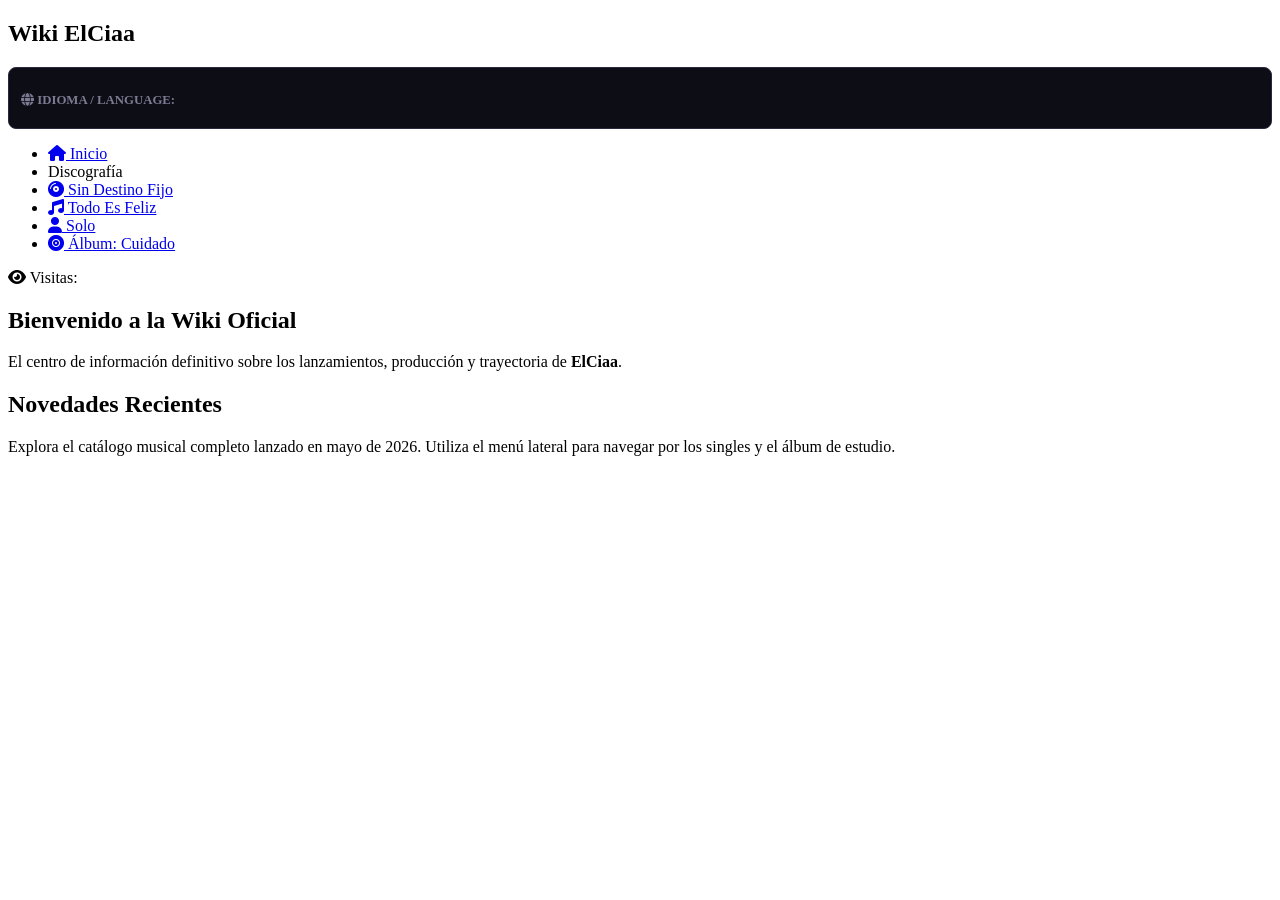
==== index.html @ b0986cae "Create index.html" ====
<!DOCTYPE html>
<html lang="es">
<head>
    <meta charset="UTF-8">
    <meta name="viewport" content="width=device-width, initial-scale=1.0">
    <title>Wiki ElCiaa - Oficial</title>
    <link rel="stylesheet" href="style.css">
    <link rel="stylesheet" href="https://cdnjs.cloudflare.com/ajax/libs/font-awesome/6.0.0/css/all.min.css">
</head>
<body>

    <nav class="sidebar">
        <div class="sidebar-header">
            <h2>Wiki ElCiaa</h2>
        </div>

        <div class="translate-container">
            <p><i class="fas fa-globe"></i> Idioma / Language:</p>
            <div id="google_translate_element"></div>
        </div>

        <ul class="nav-links">
            <li><a href="#inicio" class="active"><i class="fas fa-home"></i> Inicio</a></li>
            <li class="section-title">Discografía</li>
            <li><a href="#sin-destino"><i class="fas fa-compact-disc"></i> Sin Destino Fijo</a></li>
            <li><a href="#todo-es-feliz"><i class="fas fa-music"></i> Todo Es Feliz</a></li>
            <li><a href="#solo"><i class="fas fa-user"></i> Solo</a></li>
            <li><a href="#album-cuidado"><i class="fas fa-record-vinyl"></i> Álbum: Cuidado</a></li>
        </ul>
        
        <div class="visitor-counter">
            <p><i class="fas fa-eye"></i> Visitas:</p>
            <div class="counter-render">
                <script type="text/javascript" src="https://contador.websiteout.com/js/21/0/1504/0"></script>
            </div>
        </div>
    </nav>

    <main class="main-content">
        <section id="inicio" class="wiki-section">
            <div class="hero-banner">
                <h1>Bienvenido a la Wiki Oficial</h1>
                <p>El centro de información definitivo sobre los lanzamientos, producción y trayectoria de <strong>ElCiaa</strong>.</p>
            </div>
            <h2>Novedades Recientes</h2>
            <p>Explora el catálogo musical completo lanzado en mayo de 2026. Utiliza el menú lateral para navegar por los singles y el álbum de estudio.</p>
        </section>

        <section id="sin-destino" class="wiki-section" style="display:none;">
            <div class="content-layout">
                <div class="body-text">
                    <h2>Sin Destino Fijo</h2>
                    <p><strong>Sin Destino Fijo</strong> es el sencillo debut oficial del artista <strong>ElCiaa</strong>, lanzado en mayo de 2026. Este track marca el inicio formal de su trayectoria musical en la escena.</p>
                </div>
                <aside class="infobox">
                    <h3>Sin Destino Fijo</h3>
                    <div class="infobox-img">💿</div>
                    <div class="info-row"><strong>Artista:</strong> <span>ElCiaa</span></div>
                    <div class="info-row"><strong>Tipo:</strong> <span>Single</span></div>
                    <div class="info-row"><strong>Lanzamiento:</strong> <span>Mayo 2026</span></div>
                </aside>
            </div>
        </section>

        <section id="todo-es-feliz" class="wiki-section" style="display:none;">
            <div class="content-layout">
                <div class="body-text">
                    <h2>Todo Es Feliz</h2>
                    <p><strong>Todo Es Feliz</strong> es un sencillo de <strong>ElCiaa</strong> realizado en colaboración con el artista <strong>MCx</strong>, publicado en mayo de 2026.</p>
                </div>
                <aside class="infobox">
                    <h3>Todo Es Feliz</h3>
                    <div class="infobox-img">🎵</div>
                    <div class="info-row"><strong>Artista:</strong> <span>ElCiaa</span></div>
                    <div class="info-row"><strong>Colaboración:</strong> <span>MCx</span></div>
                </aside>
            </div>
        </section>

        <section id="solo" class="wiki-section" style="display:none;">
            <div class="content-layout">
                <div class="body-text">
                    <h2>Solo</h2>
                    <p><strong>Solo</strong> es un single individual de <strong>ElCiaa</strong> lanzado en mayo de 2026.</p>
                </div>
                <aside class="infobox">
                    <h3>Solo</h3>
                    <div class="infobox-img">🧑‍🎤</div>
                    <div class="info-row"><strong>Artista:</strong> <span>ElCiaa</span></div>
                </aside>
            </div>
        </section>

        <section id="album-cuidado" class="wiki-section" style="display:none;">
            <div class="content-layout">
                <div class="body-text">
                    <h2>Álbum: Cuidado</h2>
                    <p><strong>Cuidado</strong> es el álbum de estudio debut de <strong>ElCiaa</strong>, lanzado en su totalidad en mayo de 2026.</p>
                    <h3>Tracklist Oficial</h3>
                    <ul>
                        <li>1. Horizonte de Neón</li>
                        <li>2. Concepción</li>
                        <li>3. Sin Frenos</li>
                        <li>4. Todo Es Feliz (feat. MCx)</li>
                    </ul>
                </div>
                <aside class="infobox">
                    <h3>Cuidado</h3>
                    <div class="infobox-img">🎚️</div>
                    <div class="info-row"><strong>Artista:</strong> <span>ElCiaa</span></div>
                </aside>
            </div>
        </section>
    </main>

    <script>
        // Sistema de navegación de la Wiki
        const links = document.querySelectorAll('.nav-links a');
        const sections = document.querySelectorAll('.wiki-section');

        links.forEach(link => {
            link.addEventListener('click', (e) => {
                const targetId = link.getAttribute('href').substring(1);
                if(targetId) {
                    e.preventDefault();
                    links.forEach(l => l.classList.remove('active'));
                    link.classList.add('active');
                    sections.forEach(section => {
                        section.style.display = section.id === targetId ? 'block' : 'none';
                    });
                }
            });
        });
    </script>

    <script type="text/javascript">
        function googleTranslateElementInit() {
            new google.translate.TranslateElement({
                pageLanguage: 'es', 
                includedLanguages: 'en,es,pt,fr,it,de,ja,ko',
                layout: google.translate.TranslateElement.InlineLayout.SIMPLE
            }, 'google_translate_element');
        }
    </script>
    <script type="text/javascript" src="//translate.google.com/translate_a/element.js?cb=googleTranslateElementInit"></script>

</body>
</html>
---- style.css ----
/* ==========================================
   ESTILOS PERSONALIZADOS PARA GOOGLE TRANSLATE 
   ========================================== */

.translate-container {
    background-color: #0d0d16;
    border: 1px solid #282840;
    padding: 12px;
    border-radius: 8px;
    margin-bottom: 15px;
}

.translate-container p {
    font-size: 0.8rem;
    color: #7b7b93;
    margin-bottom: 8px;
    font-weight: bold;
    text-transform: uppercase;
}

/* Forzar que el menú de Google combine con tu tema oscuro */
.goog-te-gadget-simple {
    background-color: #1a1a26 !important;
    border: 1px solid #ff007f !important;
    padding: 6px !important;
    border-radius: 4px !important;
    font-family: inherit !important;
    display: flex !important;
    justify-content: space-between;
    align-items: center;
}

.goog-te-gadget-simple span {
    color: #00ffcc !important; /* Texto en cian */
    font-size: 0.9rem !important;
}

.goog-te-gadget-icon {
    display: none !important; /* Oculta el logo de Google para que quede más limpio */
}

/* Ocultar la barra superior molesta que Google añade por defecto al traducir */
.goog-te-banner-frame.skiptranslate {
    display: none !important;
}
body {
    top: 0px !important;
}
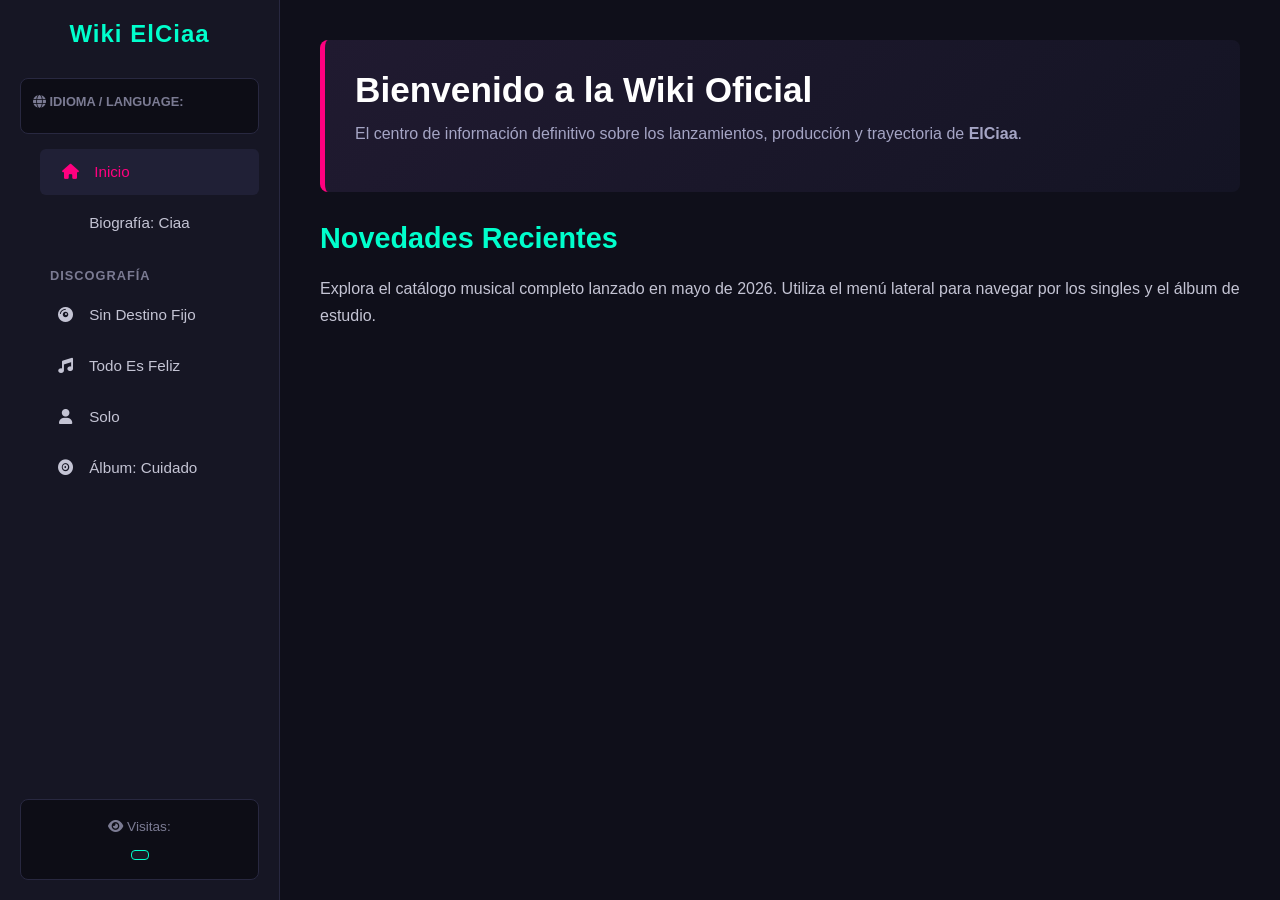
==== commit ba3aab06: "Update index.html" ====
--- a/index.html
+++ b/index.html
@@ -4,6 +4,7 @@
     <meta charset="UTF-8">
     <meta name="viewport" content="width=device-width, initial-scale=1.0">
     <title>Wiki ElCiaa - Oficial</title>
+    <link rel="icon" type="image/x-icon" href="favicon.ico">
     <link rel="stylesheet" href="style.css">
     <link rel="stylesheet" href="https://cdnjs.cloudflare.com/ajax/libs/font-awesome/6.0.0/css/all.min.css">
 </head>
@@ -21,6 +22,7 @@
 
         <ul class="nav-links">
             <li><a href="#inicio" class="active"><i class="fas fa-home"></i> Inicio</a></li>
+            <li><a href="ciaa.html"><i class="fas fa-user-music"></i> Biografía: Ciaa</a></li>
             <li class="section-title">Discografía</li>
             <li><a href="#sin-destino"><i class="fas fa-compact-disc"></i> Sin Destino Fijo</a></li>
             <li><a href="#todo-es-feliz"><i class="fas fa-music"></i> Todo Es Feliz</a></li>
@@ -50,7 +52,7 @@
             <div class="content-layout">
                 <div class="body-text">
                     <h2>Sin Destino Fijo</h2>
-                    <p><strong>Sin Destino Fijo</strong> es el sencillo debut oficial del artista <strong>ElCiaa</strong>, lanzado en mayo de 2026. Este track marca el inicio formal de su trayectoria musical en la escena.</p>
+                    <p><strong>Sin Destino Fijo</strong> es el sencillo debut oficial del artista <strong>ElCiaa</strong>, lanzado en mayo de 2026.</p>
                 </div>
                 <aside class="infobox">
                     <h3>Sin Destino Fijo</h3>
@@ -66,7 +68,7 @@
             <div class="content-layout">
                 <div class="body-text">
                     <h2>Todo Es Feliz</h2>
-                    <p><strong>Todo Es Feliz</strong> es un sencillo de <strong>ElCiaa</strong> realizado en colaboración con el artista <strong>MCx</strong>, publicado en mayo de 2026.</p>
+                    <p><strong>Todo Es Feliz</strong> es un sencillo de <strong>ElCiaa</strong> en colaboración con <strong>MCx</strong>.</p>
                 </div>
                 <aside class="infobox">
                     <h3>Todo Es Feliz</h3>
@@ -81,7 +83,7 @@
             <div class="content-layout">
                 <div class="body-text">
                     <h2>Solo</h2>
-                    <p><strong>Solo</strong> es un single individual de <strong>ElCiaa</strong> lanzado en mayo de 2026.</p>
+                    <p><strong>Solo</strong> es un single de <strong>ElCiaa</strong> lanzado en mayo de 2026.</p>
                 </div>
                 <aside class="infobox">
                     <h3>Solo</h3>
@@ -95,7 +97,7 @@
             <div class="content-layout">
                 <div class="body-text">
                     <h2>Álbum: Cuidado</h2>
-                    <p><strong>Cuidado</strong> es el álbum de estudio debut de <strong>ElCiaa</strong>, lanzado en su totalidad en mayo de 2026.</p>
+                    <p><strong>Cuidado</strong> es el álbum de estudio debut de <strong>ElCiaa</strong>.</p>
                     <h3>Tracklist Oficial</h3>
                     <ul>
                         <li>1. Horizonte de Neón</li>
@@ -114,14 +116,12 @@
     </main>
 
     <script>
-        // Sistema de navegación de la Wiki
         const links = document.querySelectorAll('.nav-links a');
         const sections = document.querySelectorAll('.wiki-section');
-
         links.forEach(link => {
             link.addEventListener('click', (e) => {
                 const targetId = link.getAttribute('href').substring(1);
-                if(targetId) {
+                if(targetId && targetId !== "ciaa.html") {
                     e.preventDefault();
                     links.forEach(l => l.classList.remove('active'));
                     link.classList.add('active');
@@ -143,6 +143,5 @@
         }
     </script>
     <script type="text/javascript" src="//translate.google.com/translate_a/element.js?cb=googleTranslateElementInit"></script>
-
 </body>
 </html>
--- a/style.css
+++ b/style.css
@@ -1,7 +1,203 @@
-/* ==========================================
-   ESTILOS PERSONALIZADOS PARA GOOGLE TRANSLATE 
-   ========================================== */
-
+/* Configuración General */
+* {
+    margin: 0;
+    padding: 0;
+    box-sizing: border-box;
+    font-family: 'Segoe UI', Tahoma, Geneva, Verdana, sans-serif;
+}
+
+body {
+    display: flex;
+    background-color: #0f0f1a;
+    color: #e1e1e6;
+    min-height: 100vh;
+}
+
+/* MENÚ LATERAL (SIDEBAR) */
+.sidebar {
+    width: 280px;
+    background-color: #161624;
+    border-right: 1px solid #282840;
+    display: flex;
+    flex-direction: column;
+    position: fixed;
+    height: 100vh;
+    padding: 20px;
+}
+
+.sidebar-header h2 {
+    color: #00ffcc;
+    font-size: 1.5rem;
+    text-align: center;
+    margin-bottom: 30px;
+    letter-spacing: 1px;
+}
+
+.nav-links {
+    list-style: none;
+    flex-grow: 1;
+}
+
+.nav-links li {
+    margin-bottom: 5px;
+}
+
+.nav-links .section-title {
+    color: #7b7b93;
+    font-size: 0.8rem;
+    text-transform: uppercase;
+    font-weight: bold;
+    margin: 20px 0 5px 10px;
+    letter-spacing: 1px;
+}
+
+.nav-links a {
+    display: block;
+    color: #c4c4d4;
+    text-decoration: none;
+    padding: 10px 15px;
+    border-radius: 6px;
+    font-size: 0.95rem;
+    transition: all 0.2s ease;
+}
+
+.nav-links a i {
+    margin-right: 10px;
+    width: 20px;
+    text-align: center;
+}
+
+.nav-links a:hover, .nav-links a.active {
+    background-color: #202036;
+    color: #ff007f;
+    padding-left: 20px;
+}
+
+/* CONTADOR DE VISITAS */
+.visitor-counter {
+    background-color: #0d0d16;
+    border: 1px solid #282840;
+    padding: 15px;
+    border-radius: 8px;
+    text-align: center;
+    margin-top: 15px;
+}
+
+.visitor-counter p {
+    font-size: 0.85rem;
+    color: #7b7b93;
+    margin-bottom: 8px;
+}
+
+.counter-render {
+    display: inline-block;
+    padding: 4px 8px;
+    background-color: #1a1a26;
+    border-radius: 4px;
+    border: 1px solid #00ffcc;
+}
+
+/* CONTENIDO PRINCIPAL */
+.main-content {
+    margin-left: 280px;
+    padding: 40px;
+    width: calc(100% - 280px);
+}
+
+.hero-banner {
+    background: linear-gradient(135deg, #201a30, #141424);
+    border-left: 5px solid #ff007f;
+    padding: 30px;
+    border-radius: 8px;
+    margin-bottom: 30px;
+}
+
+.hero-banner h1 {
+    color: #ffffff;
+    font-size: 2.2rem;
+    margin-bottom: 10px;
+}
+
+.hero-banner p {
+    color: #a5a5c5;
+}
+
+h2 {
+    color: #00ffcc;
+    margin-bottom: 20px;
+    font-size: 1.8rem;
+}
+
+h3 {
+    color: #ffffff;
+    margin: 20px 0 10px 0;
+}
+
+p, ul, ol {
+    line-height: 1.7;
+    color: #c4c4d4;
+    margin-bottom: 15px;
+}
+
+ul, ol {
+    padding-left: 20px;
+}
+
+/* INFOBOX (COMO FANDOM) */
+.content-layout {
+    display: flex;
+    gap: 30px;
+}
+
+.body-text {
+    flex-grow: 1;
+}
+
+.infobox {
+    width: 300px;
+    background-color: #161624;
+    border: 1px solid #ff007f;
+    border-radius: 8px;
+    padding: 15px;
+    align-self: flex-start;
+}
+
+.infobox h3 {
+    margin-top: 0;
+    text-align: center;
+    background-color: #202036;
+    padding: 8px;
+    border-radius: 4px;
+    font-size: 1.1rem;
+    color: #00ffcc;
+}
+
+.infobox-img {
+    font-size: 4rem;
+    text-align: center;
+    margin: 15px 0;
+    background: #0d0d16;
+    padding: 20px;
+    border-radius: 6px;
+}
+
+.info-row {
+    display: flex;
+    justify-content: space-between;
+    font-size: 0.9rem;
+    padding: 8px 0;
+    border-bottom: 1px solid #232338;
+}
+
+.info-row:last-child {
+    border-bottom: none;
+}
+
+.info-row strong {
+    color: #7b7b93;
+}
+
+/* TRADUCTOR DE GOOGLE */
 .translate-container {
     background-color: #0d0d16;
     border: 1px solid #282840;
@@ -18,7 +214,6 @@
     text-transform: uppercase;
 }
 
-/* Forzar que el menú de Google combine con tu tema oscuro */
 .goog-te-gadget-simple {
     background-color: #1a1a26 !important;
     border: 1px solid #ff007f !important;
@@ -31,15 +226,14 @@
 }
 
 .goog-te-gadget-simple span {
-    color: #00ffcc !important; /* Texto en cian */
+    color: #00ffcc !important;
     font-size: 0.9rem !important;
 }
 
 .goog-te-gadget-icon {
-    display: none !important; /* Oculta el logo de Google para que quede más limpio */
-}
-
-/* Ocultar la barra superior molesta que Google añade por defecto al traducir */
+    display: none !important;
+}
+
 .goog-te-banner-frame.skiptranslate {
     display: none !important;
 }
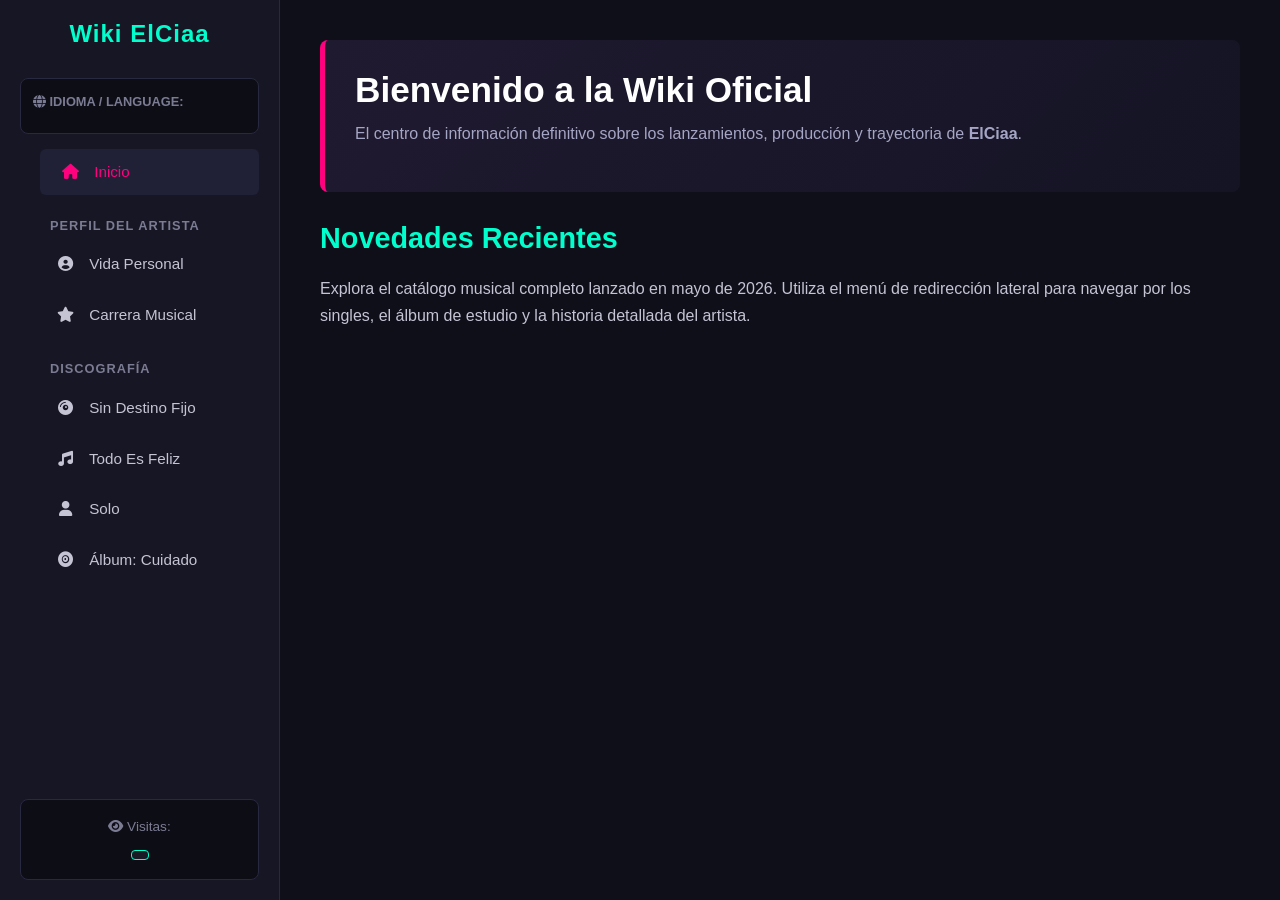
==== commit 78396eac: "Update index.html" ====
--- a/index.html
+++ b/index.html
@@ -22,7 +22,11 @@
 
         <ul class="nav-links">
             <li><a href="#inicio" class="active"><i class="fas fa-home"></i> Inicio</a></li>
-            <li><a href="ciaa.html"><i class="fas fa-user-music"></i> Biografía: Ciaa</a></li>
+            
+            <li class="section-title">Perfil del Artista</li>
+            <li><a href="#ciaa-vidapersonal"><i class="fas fa-user-circle"></i> Vida Personal</a></li>
+            <li><a href="#ciaa-carrera"><i class="fas fa-star"></i> Carrera Musical</a></li>
+            
             <li class="section-title">Discografía</li>
             <li><a href="#sin-destino"><i class="fas fa-compact-disc"></i> Sin Destino Fijo</a></li>
             <li><a href="#todo-es-feliz"><i class="fas fa-music"></i> Todo Es Feliz</a></li>
@@ -39,27 +43,97 @@
     </nav>
 
     <main class="main-content">
+        
         <section id="inicio" class="wiki-section">
             <div class="hero-banner">
                 <h1>Bienvenido a la Wiki Oficial</h1>
                 <p>El centro de información definitivo sobre los lanzamientos, producción y trayectoria de <strong>ElCiaa</strong>.</p>
             </div>
             <h2>Novedades Recientes</h2>
-            <p>Explora el catálogo musical completo lanzado en mayo de 2026. Utiliza el menú lateral para navegar por los singles y el álbum de estudio.</p>
+            <p>Explora el catálogo musical completo lanzado en mayo de 2026. Utiliza el menú de redirección lateral para navegar por los singles, el álbum de estudio y la historia detallada del artista.</p>
+        </section>
+
+        <section id="ciaa-vidapersonal" class="wiki-section" style="display:none;">
+            <div class="content-layout">
+                <div class="body-text">
+                    <div class="hero-banner" style="border-left-color: #00ffcc;">
+                        <h1>Vida Personal</h1>
+                        <p>Aspectos privados y orígenes de Cristóbal Ignacio.</p>
+                    </div>
+                    <h2>Orígenes y Nacimiento</h2>
+                    <p><strong>Cristóbal Ignacio</strong> nació en la ciudad de <strong>Concepción, Chile</strong>. Para ser más exactos, su nacimiento tuvo lugar en el prestigioso <strong>Sanatorio Alemán</strong> de dicha localidad de la Región del Bío-Bío.</p>
+                    
+                    <h2>Núcleo Familiar</h2>
+                    <p>El entorno familiar cercano de Cristóbal está compuesto de manera primordial por sus padres:</p>
+                    <ul>
+                        <li><strong>Madre:</strong> Laura</li>
+                        <li><strong>Padre:</strong> Claudio</li>
+                    </ul>
+                </div>
+                
+                <aside class="infobox" style="border-color: #00ffcc;">
+                    <h3>Datos Personales</h3>
+                    <div class="infobox-img">🏠</div>
+                    <div class="info-row"><strong>Nombre Real:</strong> <span>Cristóbal Ignacio</span></div>
+                    <div class="info-row"><strong>Nacimiento:</strong> <span>Concepción, Chile</span></div>
+                    <div class="info-row"><strong>Lugar Exacto:</strong> <span>Sanatorio Alemán</span></div>
+                    <div class="info-row"><strong>Madre:</strong> <span>Laura</span></div>
+                    <div class="info-row"><strong>Padre:</strong> <span>Claudio</span></div>
+                </aside>
+            </div>
+        </section>
+
+        <section id="ciaa-carrera" class="wiki-section" style="display:none;">
+            <div class="content-layout">
+                <div class="body-text">
+                    <div class="hero-banner" style="border-left-color: #ff007f;">
+                        <h1>Carrera Musical</h1>
+                        <p>La trayectoria, evolución y catálogo discográfico de Ciaa.</p>
+                    </div>
+                    <h2>Inicios y Retiro Temporal (2025)</h2>
+                    <p>Cristóbal comenzó su andadura formal en la música en el año <strong>2025</strong>. Sin embargo, tras atravesar una etapa de transición personal y artística, decidió retirarse temporalmente de los escenarios y lanzamientos oficiales.</p>
+                    
+                    <h2>El Regreso y Consolidación (2026)</h2>
+                    <p>En el año <strong>2026</strong>, regresó de manera definitiva a la escena musical adoptando el nombre artístico de <strong>Ciaa</strong>. Este retorno estuvo respaldado por una reestructuración completa de su equipo de trabajo y objetivos, hecho que fue confirmado de manera oficial en la conferencia de prensa conjunta celebrada por <em>News For Artists</em> y la comunidad organizada <em>ElCiaa Fans</em><span class="reference-tag" title="Conferencia de News For Artists y ElCiaa Fans">[1]</span>.</p>
+                    
+                    <h2>Evolución de Proyectos</h2>
+                    <p>A partir de su regreso, empezó a organizarse metódicamente para dar luz a una seguidilla de proyectos musicales de alto calibre. Su cadena de lanzamientos incluye:</p>
+                    <ol>
+                        <li><strong>"Sin Destino Fijo":</strong> Su emblemático sencillo de debut.</li>
+                        <li><strong>"Tal Vez...":</strong> Track de consolidación sonora.</li>
+                        <li><strong>"Cuidado":</strong> Su aplaudido proyecto de estudio.</li>
+                        <li><strong>"Es Hora De Relajarse":</strong> Una propuesta con tintes atmosféricos.</li>
+                    </ol>
+                    <p>Toda esta planificación fue desarrollada minuciosamente con el fin de alcanzar su meta artística definitiva: el desarrollo y presentación de su esperado álbum debut, titulado <strong>"Llama Pronto"</strong>.</p>
+                    
+                    <div class="references-section">
+                        <h3>Referencias</h3>
+                        <p class="ref-item"><sup>[1]</sup> Confirmado formalmente durante las declaraciones oficiales de la conferencia de prensa de <em>News For Artists & ElCiaa Fans (2026)</em>.</p>
+                    </div>
+                </div>
+                
+                <aside class="infobox" style="border-color: #ff007f;">
+                    <h3>Ficha Artística</h3>
+                    <div class="infobox-img">⚡</div>
+                    <div class="info-row"><strong>Nombre Artístico:</strong> <span>Ciaa / ElCiaa</span></div>
+                    <div class="info-row"><strong>Año de Inicio:</strong> <span>2025</span></div>
+                    <div class="info-row"><strong>Regreso Oficial:</strong> <span>2026</span></div>
+                    <div class="info-row"><strong>Meta Actual:</strong> <span>Álbum "Llama Pronto"</span></div>
+                </aside>
+            </div>
         </section>
 
         <section id="sin-destino" class="wiki-section" style="display:none;">
             <div class="content-layout">
                 <div class="body-text">
                     <h2>Sin Destino Fijo</h2>
-                    <p><strong>Sin Destino Fijo</strong> es el sencillo debut oficial del artista <strong>ElCiaa</strong>, lanzado en mayo de 2026.</p>
+                    <p><strong>Sin Destino Fijo</strong> es el sencillo debut oficial del artista <strong>Ciaa</strong>, lanzado en mayo de 2026.</p>
                 </div>
                 <aside class="infobox">
                     <h3>Sin Destino Fijo</h3>
                     <div class="infobox-img">💿</div>
-                    <div class="info-row"><strong>Artista:</strong> <span>ElCiaa</span></div>
+                    <div class="info-row"><strong>Artista:</strong> <span>Ciaa</span></div>
                     <div class="info-row"><strong>Tipo:</strong> <span>Single</span></div>
-                    <div class="info-row"><strong>Lanzamiento:</strong> <span>Mayo 2026</span></div>
                 </aside>
             </div>
         </section>
@@ -68,12 +142,12 @@
             <div class="content-layout">
                 <div class="body-text">
                     <h2>Todo Es Feliz</h2>
-                    <p><strong>Todo Es Feliz</strong> es un sencillo de <strong>ElCiaa</strong> en colaboración con <strong>MCx</strong>.</p>
+                    <p>Sencillo realizado en colaboración con el artista <strong>MCx</strong>.</p>
                 </div>
                 <aside class="infobox">
                     <h3>Todo Es Feliz</h3>
                     <div class="infobox-img">🎵</div>
-                    <div class="info-row"><strong>Artista:</strong> <span>ElCiaa</span></div>
+                    <div class="info-row"><strong>Artista:</strong> <span>Ciaa</span></div>
                     <div class="info-row"><strong>Colaboración:</strong> <span>MCx</span></div>
                 </aside>
             </div>
@@ -83,12 +157,12 @@
             <div class="content-layout">
                 <div class="body-text">
                     <h2>Solo</h2>
-                    <p><strong>Solo</strong> es un single de <strong>ElCiaa</strong> lanzado en mayo de 2026.</p>
+                    <p>Single de corte individual lanzado en la tanda de mayo de 2026.</p>
                 </div>
                 <aside class="infobox">
                     <h3>Solo</h3>
                     <div class="infobox-img">🧑‍🎤</div>
-                    <div class="info-row"><strong>Artista:</strong> <span>ElCiaa</span></div>
+                    <div class="info-row"><strong>Artista:</strong> <span>Ciaa</span></div>
                 </aside>
             </div>
         </section>
@@ -97,8 +171,8 @@
             <div class="content-layout">
                 <div class="body-text">
                     <h2>Álbum: Cuidado</h2>
-                    <p><strong>Cuidado</strong> es el álbum de estudio debut de <strong>ElCiaa</strong>.</p>
-                    <h3>Tracklist Oficial</h3>
+                    <p>Álbum de estudio que compone el catálogo central de Ciaa.</p>
+                    <h3>Tracklist</h3>
                     <ul>
                         <li>1. Horizonte de Neón</li>
                         <li>2. Concepción</li>
@@ -109,7 +183,7 @@
                 <aside class="infobox">
                     <h3>Cuidado</h3>
                     <div class="infobox-img">🎚️</div>
-                    <div class="info-row"><strong>Artista:</strong> <span>ElCiaa</span></div>
+                    <div class="info-row"><strong>Artista:</strong> <span>Ciaa</span></div>
                 </aside>
             </div>
         </section>
@@ -118,19 +192,44 @@
     <script>
         const links = document.querySelectorAll('.nav-links a');
         const sections = document.querySelectorAll('.wiki-section');
+
+        function navigateToSection(targetId) {
+            links.forEach(l => {
+                const href = l.getAttribute('href').substring(1);
+                if(href === targetId) l.classList.add('active');
+                else l.classList.remove('active');
+            });
+
+            sections.forEach(section => {
+                if(section.id === targetId) {
+                    section.style.display = 'block';
+                } else {
+                    section.style.display = 'none';
+                }
+            });
+            window.scrollTo(0, 0);
+        }
+
         links.forEach(link => {
             link.addEventListener('click', (e) => {
                 const targetId = link.getAttribute('href').substring(1);
-                if(targetId && targetId !== "ciaa.html") {
+                if(targetId) {
                     e.preventDefault();
-                    links.forEach(l => l.classList.remove('active'));
-                    link.classList.add('active');
-                    sections.forEach(section => {
-                        section.style.display = section.id === targetId ? 'block' : 'none';
-                    });
+                    history.pushState(null, null, `#${targetId}`);
+                    navigateToSection(targetId);
                 }
             });
         });
+
+        // Manejo de redirección nativa al cargar o usar flechas del navegador
+        window.addEventListener('popstate', () => {
+            const hash = window.location.hash.substring(1) || 'inicio';
+            navigateToSection(hash);
+        });
+
+        // Carga inicial
+        const initialHash = window.location.hash.substring(1) || 'inicio';
+        navigateToSection(initialHash);
     </script>
 
     <script type="text/javascript">
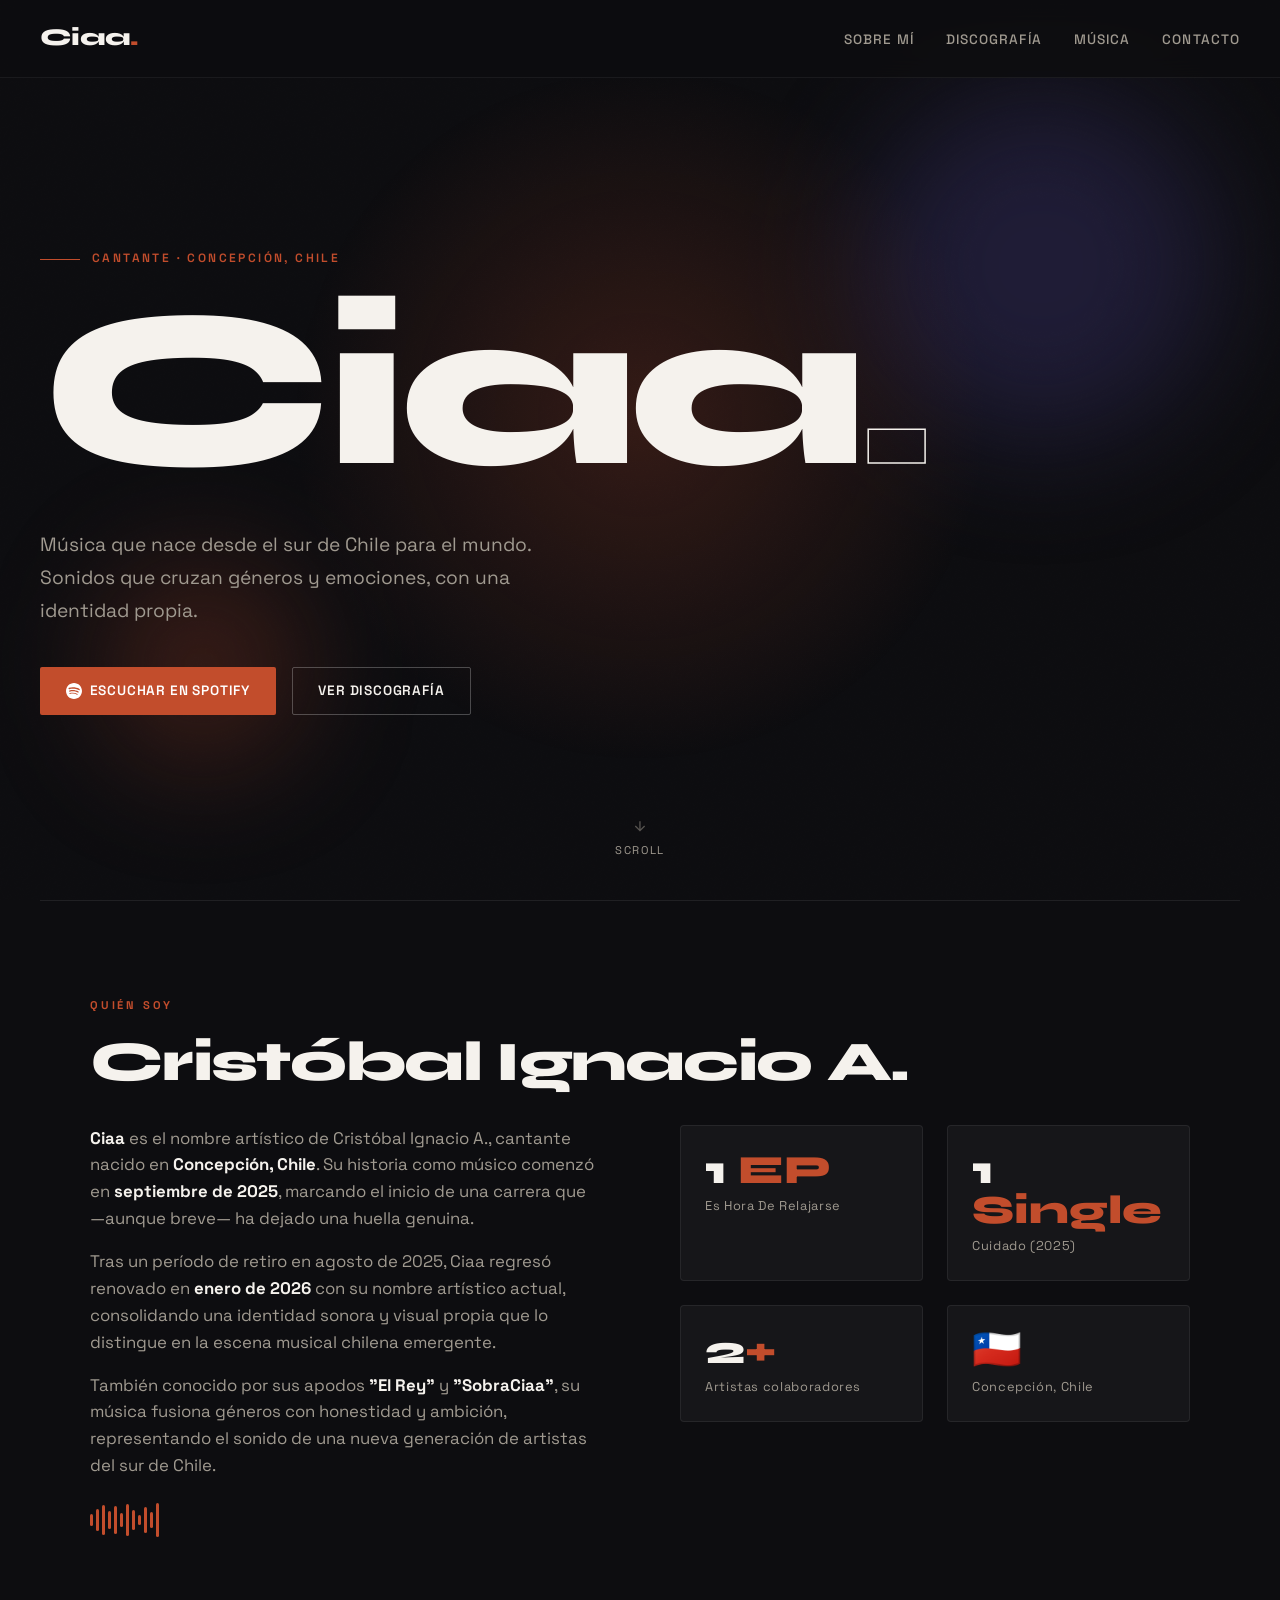
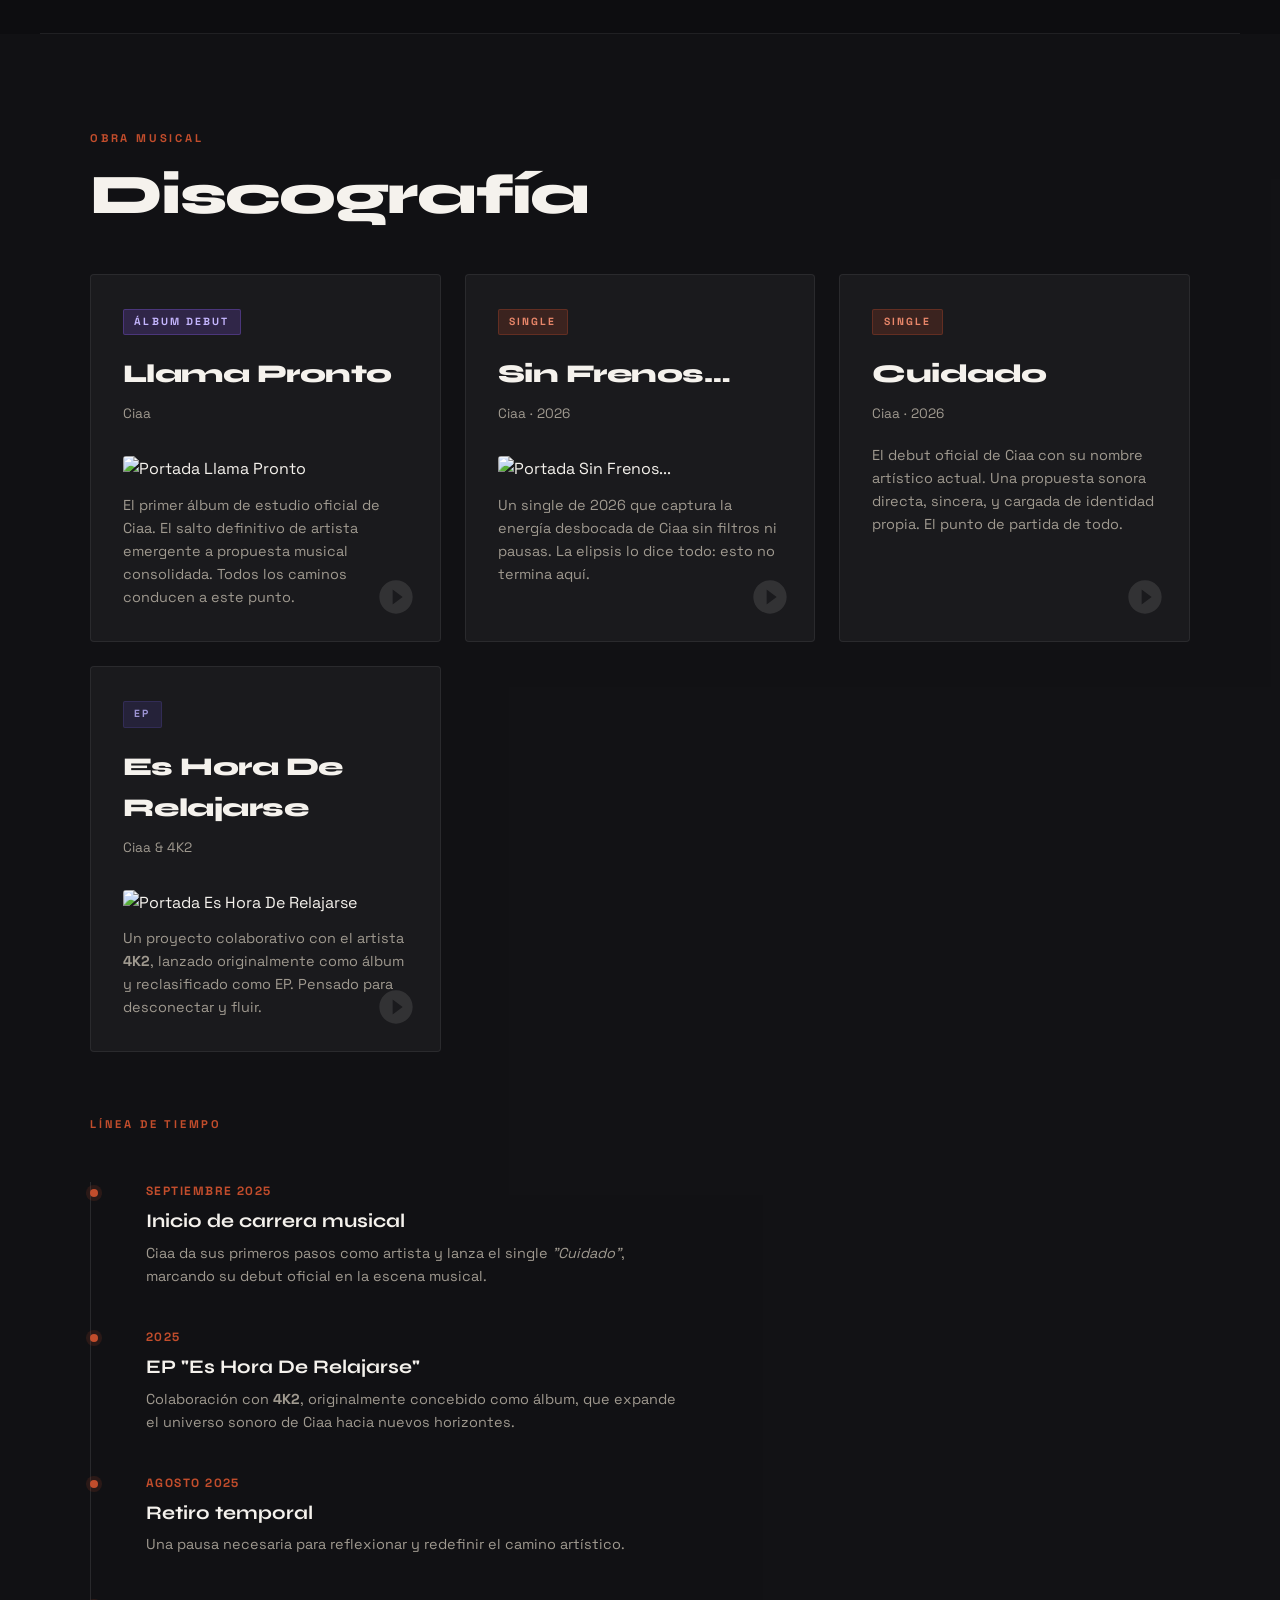
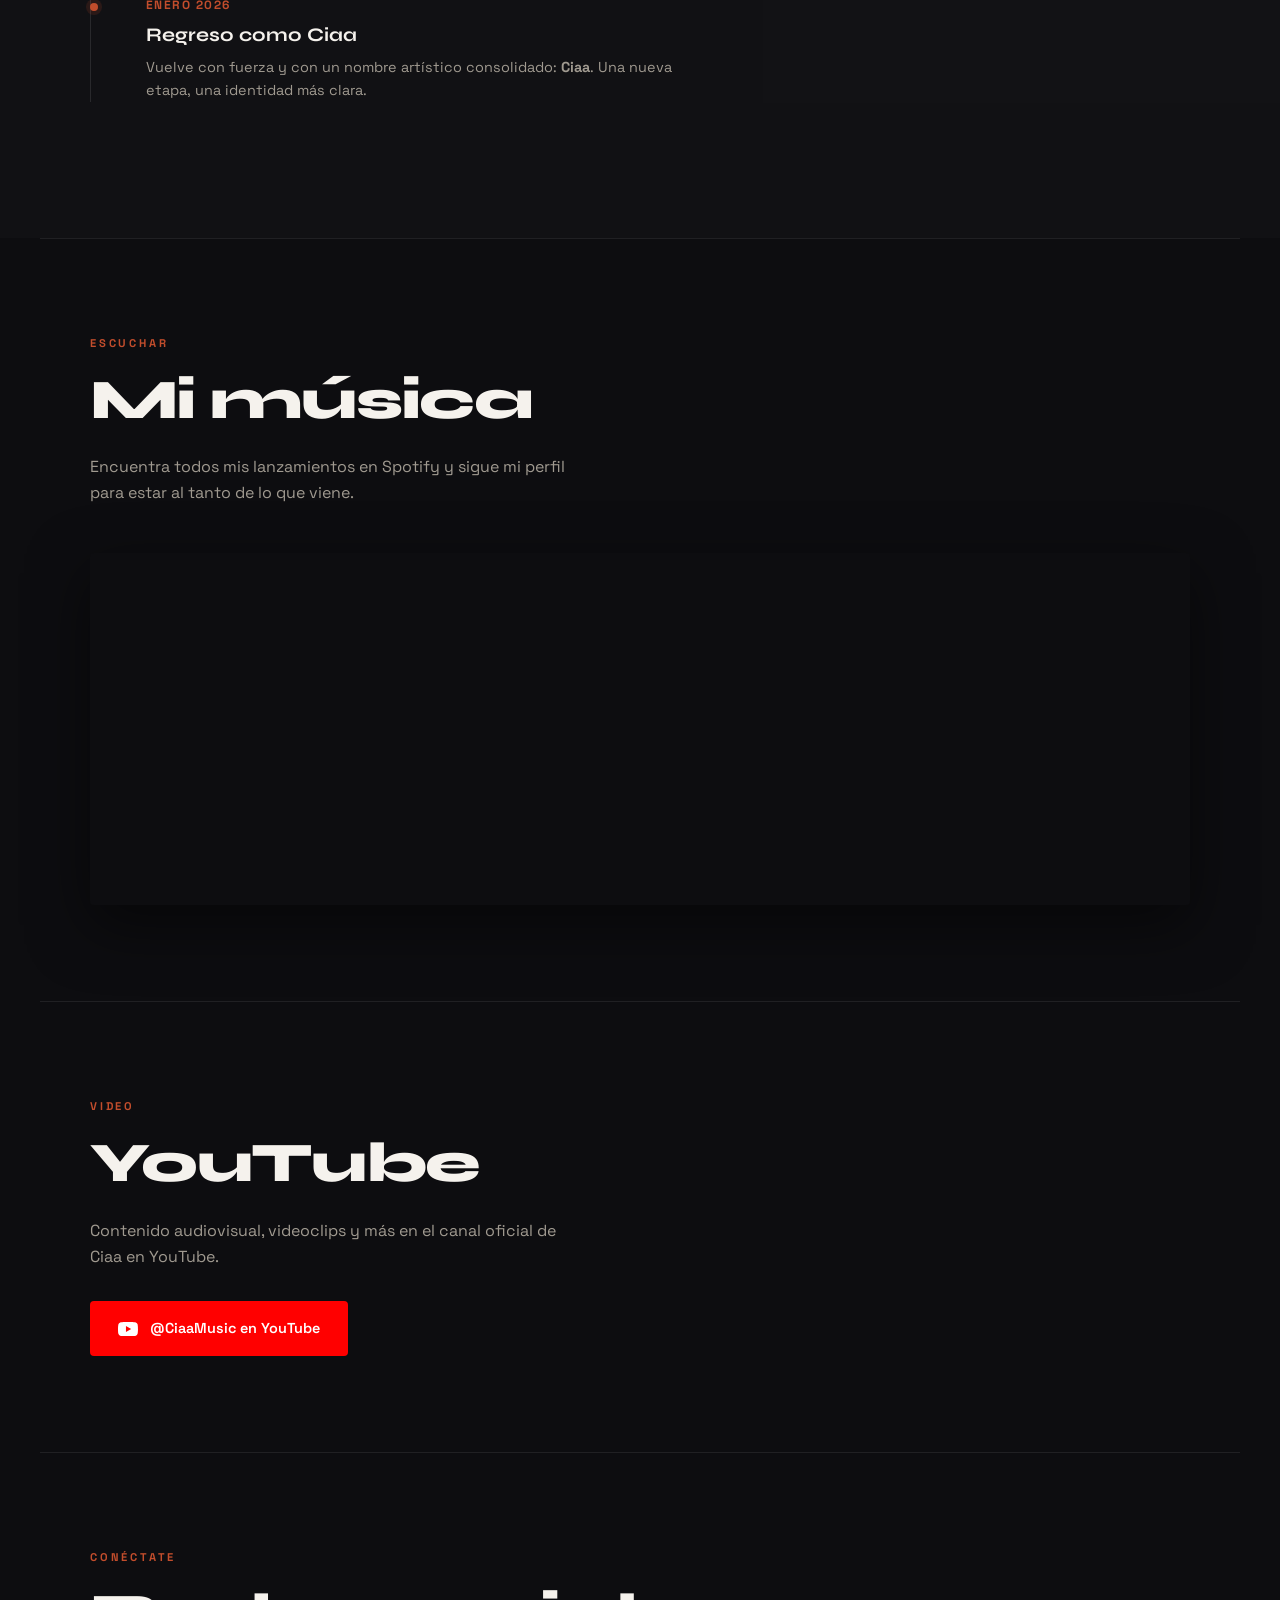
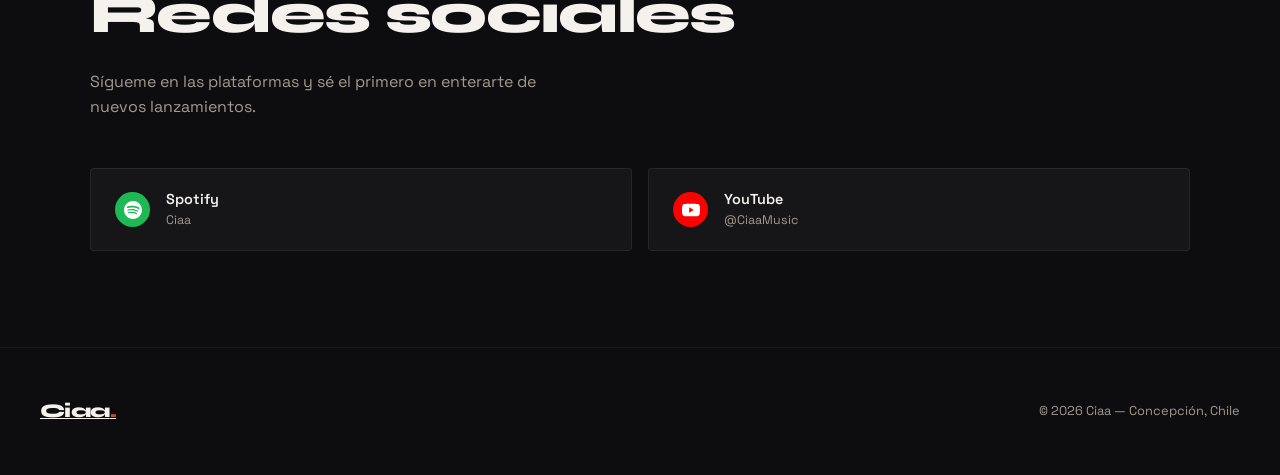
==== commit 9584260d: "Update index.html" ====
--- a/index.html
+++ b/index.html
@@ -1,246 +1,952 @@
 <!DOCTYPE html>
 <html lang="es">
 <head>
-    <meta charset="UTF-8">
-    <meta name="viewport" content="width=device-width, initial-scale=1.0">
-    <title>Wiki ElCiaa - Oficial</title>
-    <link rel="icon" type="image/x-icon" href="favicon.ico">
-    <link rel="stylesheet" href="style.css">
-    <link rel="stylesheet" href="https://cdnjs.cloudflare.com/ajax/libs/font-awesome/6.0.0/css/all.min.css">
+  <meta charset="UTF-8" />
+  <meta name="viewport" content="width=device-width, initial-scale=1.0" />
+  <title>Ciaa — Músico Chileno</title>
+  <link rel="icon" type="image/x-icon" href="https://ciaamusic.pages.dev/favicon.ico" />
+  <link rel="preconnect" href="https://fonts.googleapis.com" />
+  <link rel="preconnect" href="https://fonts.gstatic.com" crossorigin />
+  <link href="https://fonts.googleapis.com/css2?family=Space+Grotesk:wght@300;400;500;600;700&family=Syne:wght@400;700;800&display=swap" rel="stylesheet" />
+
+  <style>
+    /* ─── Tokens ─── */
+    :root {
+      --ink:      #0d0d10;
+      --paper:    #f5f2ed;
+      --mist:     #e8e4dd;
+      --signal:   #c24d2c;   /* warm terracotta-ember */
+      --signal2:  #4a3f8f;   /* deep violet */
+      --fade:     #a09a90;
+      --white:    #ffffff;
+
+      --font-display: 'Syne', sans-serif;
+      --font-body:    'Space Grotesk', sans-serif;
+    }
+
+    *, *::before, *::after { box-sizing: border-box; margin: 0; padding: 0; }
+
+    html { scroll-behavior: smooth; }
+
+    body {
+      background: var(--ink);
+      color: var(--paper);
+      font-family: var(--font-body);
+      font-size: 16px;
+      line-height: 1.6;
+      overflow-x: hidden;
+    }
+
+    /* ─── Noise overlay ─── */
+    body::before {
+      content: '';
+      position: fixed;
+      inset: 0;
+      background-image: url("data:image/svg+xml,%3Csvg viewBox='0 0 200 200' xmlns='http://www.w3.org/2000/svg'%3E%3Cfilter id='n'%3E%3CfeTurbulence type='fractalNoise' baseFrequency='0.9' numOctaves='4' stitchTiles='stitch'/%3E%3C/filter%3E%3Crect width='100%25' height='100%25' filter='url(%23n)' opacity='0.04'/%3E%3C/svg%3E");
+      background-size: 180px;
+      pointer-events: none;
+      z-index: 0;
+      opacity: 0.35;
+    }
+
+    /* ─── Nav ─── */
+    nav {
+      position: fixed;
+      top: 0; left: 0; right: 0;
+      z-index: 100;
+      display: flex;
+      justify-content: space-between;
+      align-items: center;
+      padding: 1.2rem 2.5rem;
+      background: rgba(13,13,16,0.85);
+      backdrop-filter: blur(12px);
+      border-bottom: 1px solid rgba(255,255,255,0.06);
+    }
+
+    .nav-logo {
+      font-family: var(--font-display);
+      font-size: 1.5rem;
+      font-weight: 800;
+      letter-spacing: -0.03em;
+      color: var(--paper);
+      text-decoration: none;
+    }
+
+    .nav-logo span { color: var(--signal); }
+
+    .nav-links {
+      display: flex;
+      gap: 2rem;
+      list-style: none;
+    }
+
+    .nav-links a {
+      color: var(--fade);
+      text-decoration: none;
+      font-size: 0.85rem;
+      font-weight: 500;
+      letter-spacing: 0.08em;
+      text-transform: uppercase;
+      transition: color 0.2s;
+    }
+
+    .nav-links a:hover { color: var(--paper); }
+
+    /* ─── Hero ─── */
+    .hero {
+      position: relative;
+      min-height: 100vh;
+      display: flex;
+      flex-direction: column;
+      justify-content: center;
+      padding: 8rem 2.5rem 4rem;
+      overflow: hidden;
+    }
+
+    /* Animated radial glow */
+    .hero::after {
+      content: '';
+      position: absolute;
+      width: 700px;
+      height: 700px;
+      border-radius: 50%;
+      background: radial-gradient(circle, rgba(194,77,44,0.22) 0%, transparent 70%);
+      top: 50%; left: 50%;
+      transform: translate(-50%, -55%);
+      animation: pulse 6s ease-in-out infinite;
+      pointer-events: none;
+    }
+
+    @keyframes pulse {
+      0%, 100% { transform: translate(-50%, -55%) scale(1); opacity: 0.8; }
+      50%       { transform: translate(-50%, -55%) scale(1.12); opacity: 1; }
+    }
+
+    /* Floating orbs */
+    .orb {
+      position: absolute;
+      border-radius: 50%;
+      pointer-events: none;
+      filter: blur(60px);
+    }
+
+    .orb-1 {
+      width: 350px; height: 350px;
+      background: rgba(74,63,143,0.3);
+      top: 10%; right: 5%;
+      animation: drift1 10s ease-in-out infinite;
+    }
+
+    .orb-2 {
+      width: 200px; height: 200px;
+      background: rgba(194,77,44,0.25);
+      bottom: 15%; left: 8%;
+      animation: drift2 13s ease-in-out infinite;
+    }
+
+    @keyframes drift1 {
+      0%, 100% { transform: translateY(0px) translateX(0px); }
+      50%       { transform: translateY(-30px) translateX(20px); }
+    }
+
+    @keyframes drift2 {
+      0%, 100% { transform: translateY(0px); }
+      50%       { transform: translateY(25px); }
+    }
+
+    .hero-eyebrow {
+      font-size: 0.75rem;
+      font-weight: 600;
+      letter-spacing: 0.2em;
+      text-transform: uppercase;
+      color: var(--signal);
+      margin-bottom: 1.5rem;
+      position: relative;
+      z-index: 1;
+    }
+
+    .hero-eyebrow::before {
+      content: '';
+      display: inline-block;
+      width: 2.5rem;
+      height: 1px;
+      background: var(--signal);
+      vertical-align: middle;
+      margin-right: 0.75rem;
+    }
+
+    .hero-name {
+      font-family: var(--font-display);
+      font-size: clamp(5rem, 18vw, 14rem);
+      font-weight: 800;
+      line-height: 0.88;
+      letter-spacing: -0.04em;
+      color: var(--paper);
+      position: relative;
+      z-index: 1;
+    }
+
+    .hero-name .stroke {
+      -webkit-text-stroke: 1.5px var(--paper);
+      color: transparent;
+    }
+
+    .hero-tagline {
+      margin-top: 2.5rem;
+      font-size: clamp(1rem, 2.5vw, 1.2rem);
+      color: var(--fade);
+      max-width: 42ch;
+      line-height: 1.7;
+      position: relative;
+      z-index: 1;
+    }
+
+    .hero-cta {
+      margin-top: 2.5rem;
+      display: flex;
+      gap: 1rem;
+      flex-wrap: wrap;
+      position: relative;
+      z-index: 1;
+    }
+
+    .btn {
+      display: inline-flex;
+      align-items: center;
+      gap: 0.5rem;
+      padding: 0.75rem 1.6rem;
+      border-radius: 2px;
+      font-family: var(--font-body);
+      font-size: 0.85rem;
+      font-weight: 600;
+      letter-spacing: 0.06em;
+      text-transform: uppercase;
+      text-decoration: none;
+      transition: transform 0.2s, box-shadow 0.2s;
+    }
+
+    .btn:hover { transform: translateY(-2px); }
+
+    .btn-primary {
+      background: var(--signal);
+      color: var(--white);
+      box-shadow: 0 0 0 0 rgba(194,77,44,0.4);
+    }
+
+    .btn-primary:hover {
+      box-shadow: 0 8px 30px rgba(194,77,44,0.35);
+    }
+
+    .btn-ghost {
+      background: transparent;
+      color: var(--paper);
+      border: 1px solid rgba(255,255,255,0.25);
+    }
+
+    .btn-ghost:hover {
+      border-color: var(--paper);
+      background: rgba(255,255,255,0.05);
+    }
+
+    /* ─── Scroll indicator ─── */
+    .scroll-indicator {
+      position: absolute;
+      bottom: 2.5rem;
+      left: 50%;
+      transform: translateX(-50%);
+      display: flex;
+      flex-direction: column;
+      align-items: center;
+      gap: 0.5rem;
+      color: var(--fade);
+      font-size: 0.7rem;
+      letter-spacing: 0.15em;
+      text-transform: uppercase;
+      z-index: 1;
+      animation: bounce 2.5s ease-in-out infinite;
+    }
+
+    @keyframes bounce {
+      0%, 100% { transform: translateX(-50%) translateY(0); }
+      50%       { transform: translateX(-50%) translateY(8px); }
+    }
+
+    .scroll-indicator svg { opacity: 0.5; }
+
+    /* ─── Section base ─── */
+    section {
+      position: relative;
+      z-index: 1;
+      padding: 6rem 2.5rem;
+    }
+
+    .section-inner {
+      max-width: 1100px;
+      margin: 0 auto;
+    }
+
+    .section-label {
+      font-size: 0.7rem;
+      font-weight: 700;
+      letter-spacing: 0.25em;
+      text-transform: uppercase;
+      color: var(--signal);
+      margin-bottom: 1rem;
+    }
+
+    .section-title {
+      font-family: var(--font-display);
+      font-size: clamp(2rem, 5vw, 3.5rem);
+      font-weight: 800;
+      line-height: 1.1;
+      letter-spacing: -0.03em;
+      color: var(--paper);
+      margin-bottom: 1.5rem;
+    }
+
+    /* Divider */
+    .divider {
+      border: none;
+      height: 1px;
+      background: rgba(255,255,255,0.08);
+      margin: 0 2.5rem;
+    }
+
+    /* ─── About ─── */
+    .about-grid {
+      display: grid;
+      grid-template-columns: 1fr 1fr;
+      gap: 5rem;
+      align-items: start;
+      margin-top: 2rem;
+    }
+
+    .about-text p {
+      color: var(--fade);
+      margin-bottom: 1rem;
+      font-size: 1.05rem;
+    }
+
+    .about-text p strong { color: var(--paper); }
+
+    .about-stats {
+      display: grid;
+      grid-template-columns: 1fr 1fr;
+      gap: 1.5rem;
+    }
+
+    .stat-card {
+      background: rgba(255,255,255,0.04);
+      border: 1px solid rgba(255,255,255,0.07);
+      border-radius: 4px;
+      padding: 1.5rem;
+      transition: border-color 0.2s;
+    }
+
+    .stat-card:hover { border-color: rgba(194,77,44,0.35); }
+
+    .stat-num {
+      font-family: var(--font-display);
+      font-size: 2.5rem;
+      font-weight: 800;
+      color: var(--paper);
+      line-height: 1;
+    }
+
+    .stat-num .accent { color: var(--signal); }
+
+    .stat-label {
+      margin-top: 0.4rem;
+      font-size: 0.8rem;
+      color: var(--fade);
+      letter-spacing: 0.05em;
+    }
+
+    /* ─── Discography ─── */
+    .disco-section {
+      background: rgba(255,255,255,0.02);
+    }
+
+    .disco-grid {
+      display: grid;
+      grid-template-columns: repeat(auto-fit, minmax(300px, 1fr));
+      gap: 1.5rem;
+      margin-top: 3rem;
+    }
+
+    .release-card {
+      position: relative;
+      background: rgba(255,255,255,0.04);
+      border: 1px solid rgba(255,255,255,0.07);
+      border-radius: 4px;
+      padding: 2rem;
+      overflow: hidden;
+      transition: transform 0.25s, border-color 0.25s;
+    }
+
+    .release-card::before {
+      content: '';
+      position: absolute;
+      top: 0; left: 0; right: 0;
+      height: 2px;
+      background: linear-gradient(90deg, var(--signal), var(--signal2));
+      transform: scaleX(0);
+      transform-origin: left;
+      transition: transform 0.3s;
+    }
+
+    .release-card:hover {
+      transform: translateY(-4px);
+      border-color: rgba(255,255,255,0.15);
+    }
+
+    .release-card:hover::before { transform: scaleX(1); }
+
+    .release-type {
+      display: inline-block;
+      font-size: 0.65rem;
+      font-weight: 700;
+      letter-spacing: 0.2em;
+      text-transform: uppercase;
+      padding: 0.25rem 0.65rem;
+      border-radius: 2px;
+      margin-bottom: 1.2rem;
+    }
+
+    .type-single {
+      background: rgba(194,77,44,0.2);
+      color: #e8866a;
+      border: 1px solid rgba(194,77,44,0.3);
+    }
+
+    .type-ep {
+      background: rgba(74,63,143,0.25);
+      color: #9d94d4;
+      border: 1px solid rgba(74,63,143,0.35);
+    }
+
+    .release-title {
+      font-family: var(--font-display);
+      font-size: 1.6rem;
+      font-weight: 800;
+      color: var(--paper);
+      letter-spacing: -0.02em;
+      margin-bottom: 0.5rem;
+    }
+
+    .release-artists {
+      font-size: 0.85rem;
+      color: var(--fade);
+      margin-bottom: 1.2rem;
+    }
+
+    .release-desc {
+      font-size: 0.9rem;
+      color: var(--fade);
+      line-height: 1.6;
+    }
+
+    .release-icon {
+      position: absolute;
+      bottom: 1.5rem;
+      right: 1.5rem;
+      width: 2.5rem;
+      height: 2.5rem;
+      opacity: 0.1;
+    }
+
+    /* ─── Waveform visual ─── */
+    .waveform {
+      display: flex;
+      align-items: center;
+      gap: 3px;
+      margin-top: 1.5rem;
+    }
+
+    .bar {
+      width: 3px;
+      border-radius: 2px;
+      background: var(--signal);
+      animation: wave 1.4s ease-in-out infinite;
+    }
+
+    @keyframes wave {
+      0%, 100% { transform: scaleY(1); }
+      50%       { transform: scaleY(0.3); }
+    }
+
+    /* ─── Spotify embed ─── */
+    .music-section .embed-wrap {
+      margin-top: 3rem;
+      border-radius: 4px;
+      overflow: hidden;
+      box-shadow: 0 20px 60px rgba(0,0,0,0.5);
+    }
+
+    .music-section iframe {
+      display: block;
+      border: none;
+    }
+
+    /* ─── YouTube ─── */
+    .yt-link {
+      display: inline-flex;
+      align-items: center;
+      gap: 0.75rem;
+      margin-top: 2rem;
+      padding: 1rem 1.75rem;
+      background: #FF0000;
+      color: var(--white);
+      text-decoration: none;
+      border-radius: 4px;
+      font-weight: 600;
+      font-size: 0.9rem;
+      transition: transform 0.2s, box-shadow 0.2s;
+    }
+
+    .yt-link:hover {
+      transform: translateY(-2px);
+      box-shadow: 0 10px 30px rgba(255,0,0,0.3);
+    }
+
+    /* ─── Timeline ─── */
+    .timeline {
+      position: relative;
+      margin-top: 3rem;
+      padding-left: 2rem;
+    }
+
+    .timeline::before {
+      content: '';
+      position: absolute;
+      left: 0; top: 0; bottom: 0;
+      width: 1px;
+      background: rgba(255,255,255,0.1);
+    }
+
+    .tl-item {
+      position: relative;
+      margin-bottom: 2.5rem;
+      padding-left: 1.5rem;
+    }
+
+    .tl-item::before {
+      content: '';
+      position: absolute;
+      left: -2rem;
+      top: 0.4rem;
+      width: 8px; height: 8px;
+      border-radius: 50%;
+      background: var(--signal);
+      box-shadow: 0 0 0 4px rgba(194,77,44,0.15);
+    }
+
+    .tl-date {
+      font-size: 0.75rem;
+      font-weight: 700;
+      letter-spacing: 0.12em;
+      color: var(--signal);
+      text-transform: uppercase;
+      margin-bottom: 0.3rem;
+    }
+
+    .tl-title {
+      font-family: var(--font-display);
+      font-size: 1.2rem;
+      font-weight: 700;
+      color: var(--paper);
+      margin-bottom: 0.3rem;
+    }
+
+    .tl-body {
+      font-size: 0.9rem;
+      color: var(--fade);
+      line-height: 1.6;
+    }
+
+    /* ─── Social ─── */
+    .social-grid {
+      display: grid;
+      grid-template-columns: repeat(auto-fit, minmax(200px, 1fr));
+      gap: 1rem;
+      margin-top: 3rem;
+    }
+
+    .social-card {
+      display: flex;
+      align-items: center;
+      gap: 1rem;
+      padding: 1.2rem 1.5rem;
+      background: rgba(255,255,255,0.04);
+      border: 1px solid rgba(255,255,255,0.07);
+      border-radius: 4px;
+      text-decoration: none;
+      color: var(--paper);
+      transition: background 0.2s, border-color 0.2s, transform 0.2s;
+    }
+
+    .social-card:hover {
+      background: rgba(255,255,255,0.07);
+      border-color: rgba(255,255,255,0.15);
+      transform: translateY(-2px);
+    }
+
+    .social-icon {
+      width: 2.2rem;
+      height: 2.2rem;
+      border-radius: 50%;
+      display: flex;
+      align-items: center;
+      justify-content: center;
+      flex-shrink: 0;
+    }
+
+    .social-name {
+      font-weight: 600;
+      font-size: 0.9rem;
+    }
+
+    .social-handle {
+      font-size: 0.78rem;
+      color: var(--fade);
+    }
+
+    /* ─── Footer ─── */
+    footer {
+      padding: 3rem 2.5rem;
+      border-top: 1px solid rgba(255,255,255,0.06);
+      display: flex;
+      justify-content: space-between;
+      align-items: center;
+      flex-wrap: wrap;
+      gap: 1rem;
+    }
+
+    .footer-logo {
+      font-family: var(--font-display);
+      font-size: 1.2rem;
+      font-weight: 800;
+      color: var(--paper);
+      letter-spacing: -0.03em;
+    }
+
+    .footer-logo span { color: var(--signal); }
+
+    .footer-copy {
+      font-size: 0.8rem;
+      color: var(--fade);
+    }
+
+    /* ─── Responsive ─── */
+    @media (max-width: 768px) {
+      nav { padding: 1rem 1.5rem; }
+      .nav-links { display: none; }
+
+      .hero { padding: 7rem 1.5rem 4rem; }
+
+      section { padding: 4rem 1.5rem; }
+      .divider { margin: 0 1.5rem; }
+
+      .about-grid { grid-template-columns: 1fr; gap: 2.5rem; }
+      footer { flex-direction: column; text-align: center; }
+    }
+
+    /* ─── Animations on scroll ─── */
+    .fade-up {
+      opacity: 0;
+      transform: translateY(30px);
+      transition: opacity 0.6s ease, transform 0.6s ease;
+    }
+
+    .fade-up.visible {
+      opacity: 1;
+      transform: translateY(0);
+    }
+  </style>
 </head>
 <body>
 
-    <nav class="sidebar">
-        <div class="sidebar-header">
-            <h2>Wiki ElCiaa</h2>
+  <!-- NAV -->
+  <nav>
+    <a href="#" class="nav-logo">Ciaa<span>.</span></a>
+    <ul class="nav-links">
+      <li><a href="#sobre-mi">Sobre mí</a></li>
+      <li><a href="discografia.html">Discografía</a></li>
+      <li><a href="#musica">Música</a></li>
+      <li><a href="#contacto">Contacto</a></li>
+    </ul>
+  </nav>
+
+  <!-- HERO -->
+  <section class="hero" id="inicio">
+    <div class="orb orb-1"></div>
+    <div class="orb orb-2"></div>
+
+    <p class="hero-eyebrow">Cantante · Concepción, Chile</p>
+
+    <h1 class="hero-name">
+      Ciaa<span class="stroke">.</span>
+    </h1>
+
+    <p class="hero-tagline">
+      Música que nace desde el sur de Chile para el mundo.
+      Sonidos que cruzan géneros y emociones, con una identidad propia.
+    </p>
+
+    <div class="hero-cta">
+      <a href="https://open.spotify.com/intl-es/artist/4ILmv8T9N6aLTtf31c6yEq" target="_blank" rel="noopener" class="btn btn-primary">
+        <svg width="16" height="16" viewBox="0 0 24 24" fill="currentColor"><path d="M12 0C5.4 0 0 5.4 0 12s5.4 12 12 12 12-5.4 12-12S18.66 0 12 0zm5.521 17.34c-.24.359-.66.48-1.021.24-2.82-1.74-6.36-2.101-10.561-1.141-.418.122-.779-.179-.899-.539-.12-.421.18-.78.54-.9 4.56-1.021 8.52-.6 11.64 1.32.42.18.479.659.301 1.02zm1.44-3.3c-.301.42-.841.6-1.262.3-3.239-1.98-8.159-2.58-11.939-1.38-.479.12-1.02-.12-1.14-.6-.12-.48.12-1.021.6-1.141C9.6 9.9 15 10.561 18.72 12.84c.361.181.54.78.241 1.2zm.12-3.36C15.24 8.4 8.82 8.16 5.16 9.301c-.6.179-1.2-.181-1.38-.721-.18-.601.18-1.2.72-1.381 4.26-1.26 11.28-1.02 15.721 1.621.539.3.719 1.02.419 1.56-.299.421-1.02.599-1.559.3z"/></svg>
+        Escuchar en Spotify
+      </a>
+      <a href="#discografia" class="btn btn-ghost">Ver discografía</a>
+    </div>
+
+    <div class="scroll-indicator">
+      <svg width="16" height="16" viewBox="0 0 24 24" fill="none" stroke="currentColor" stroke-width="2"><path d="M12 5v14M5 12l7 7 7-7"/></svg>
+      Scroll
+    </div>
+  </section>
+
+  <hr class="divider" />
+
+  <!-- SOBRE MÍ -->
+  <section id="sobre-mi">
+    <div class="section-inner">
+      <p class="section-label fade-up">Quién soy</p>
+      <h2 class="section-title fade-up">Cristóbal Ignacio A.</h2>
+
+      <div class="about-grid">
+        <div class="about-text fade-up">
+          <p>
+            <strong>Ciaa</strong> es el nombre artístico de Cristóbal Ignacio A., cantante nacido en <strong>Concepción, Chile</strong>. Su historia como músico comenzó en <strong>septiembre de 2025</strong>, marcando el inicio de una carrera que —aunque breve— ha dejado una huella genuina.
+          </p>
+          <p>
+            Tras un período de retiro en agosto de 2025, Ciaa regresó renovado en <strong>enero de 2026</strong> con su nombre artístico actual, consolidando una identidad sonora y visual propia que lo distingue en la escena musical chilena emergente.
+          </p>
+          <p>
+            También conocido por sus apodos <strong>"El Rey"</strong> y <strong>"SobraCiaa"</strong>, su música fusiona géneros con honestidad y ambición, representando el sonido de una nueva generación de artistas del sur de Chile.
+          </p>
+
+          <!-- Waveform decorativa -->
+          <div class="waveform" aria-hidden="true">
+            <div class="bar" style="height:12px; animation-delay:0s"></div>
+            <div class="bar" style="height:22px; animation-delay:0.1s"></div>
+            <div class="bar" style="height:30px; animation-delay:0.2s"></div>
+            <div class="bar" style="height:18px; animation-delay:0.3s"></div>
+            <div class="bar" style="height:28px; animation-delay:0.4s"></div>
+            <div class="bar" style="height:14px; animation-delay:0.5s"></div>
+            <div class="bar" style="height:32px; animation-delay:0.6s"></div>
+            <div class="bar" style="height:20px; animation-delay:0.7s"></div>
+            <div class="bar" style="height:10px; animation-delay:0.8s"></div>
+            <div class="bar" style="height:26px; animation-delay:0.9s"></div>
+            <div class="bar" style="height:16px; animation-delay:1s"></div>
+            <div class="bar" style="height:34px; animation-delay:1.1s"></div>
+          </div>
         </div>
 
-        <div class="translate-container">
-            <p><i class="fas fa-globe"></i> Idioma / Language:</p>
-            <div id="google_translate_element"></div>
+        <div class="about-stats fade-up">
+          <div class="stat-card">
+            <div class="stat-num">1<span class="accent"> EP</span></div>
+            <div class="stat-label">Es Hora De Relajarse</div>
+          </div>
+          <div class="stat-card">
+            <div class="stat-num">1<span class="accent"> Single</span></div>
+            <div class="stat-label">Cuidado (2025)</div>
+          </div>
+          <div class="stat-card">
+            <div class="stat-num">2<span class="accent">+</span></div>
+            <div class="stat-label">Artistas colaboradores</div>
+          </div>
+          <div class="stat-card">
+            <div class="stat-num">🇨🇱</div>
+            <div class="stat-label">Concepción, Chile</div>
+          </div>
         </div>
-
-        <ul class="nav-links">
-            <li><a href="#inicio" class="active"><i class="fas fa-home"></i> Inicio</a></li>
-            
-            <li class="section-title">Perfil del Artista</li>
-            <li><a href="#ciaa-vidapersonal"><i class="fas fa-user-circle"></i> Vida Personal</a></li>
-            <li><a href="#ciaa-carrera"><i class="fas fa-star"></i> Carrera Musical</a></li>
-            
-            <li class="section-title">Discografía</li>
-            <li><a href="#sin-destino"><i class="fas fa-compact-disc"></i> Sin Destino Fijo</a></li>
-            <li><a href="#todo-es-feliz"><i class="fas fa-music"></i> Todo Es Feliz</a></li>
-            <li><a href="#solo"><i class="fas fa-user"></i> Solo</a></li>
-            <li><a href="#album-cuidado"><i class="fas fa-record-vinyl"></i> Álbum: Cuidado</a></li>
-        </ul>
-        
-        <div class="visitor-counter">
-            <p><i class="fas fa-eye"></i> Visitas:</p>
-            <div class="counter-render">
-                <script type="text/javascript" src="https://contador.websiteout.com/js/21/0/1504/0"></script>
-            </div>
+      </div>
+    </div>
+  </section>
+
+  <hr class="divider" />
+
+  <!-- DISCOGRAFÍA -->
+  <section id="discografia" class="disco-section">
+    <div class="section-inner">
+      <p class="section-label fade-up">Obra musical</p>
+      <h2 class="section-title fade-up">Discografía</h2>
+
+      <div class="disco-grid">
+        <!-- Álbum: Llama Pronto -->
+        <div class="release-card fade-up">
+          <span class="release-type" style="background:rgba(139,92,246,0.2);color:#c4b5fd;border:1px solid rgba(139,92,246,0.3);">Álbum Debut</span>
+          <div class="release-title">Llama Pronto</div>
+          <div class="release-artists">Ciaa</div>
+          <img src="https://ciaamusic.pages.dev/lp.png" alt="Portada Llama Pronto" style="width:100%;border-radius:3px;margin:0.75rem 0;object-fit:cover;aspect-ratio:1;" />
+          <p class="release-desc">
+            El primer álbum de estudio oficial de Ciaa. El salto definitivo de artista emergente a propuesta musical consolidada. Todos los caminos conducen a este punto.
+          </p>
+          <svg class="release-icon" viewBox="0 0 24 24" fill="white"><path d="M12 2C6.48 2 2 6.48 2 12s4.48 10 10 10 10-4.48 10-10S17.52 2 12 2zm-2 14.5v-9l6 4.5-6 4.5z"/></svg>
         </div>
-    </nav>
-
-    <main class="main-content">
-        
-        <section id="inicio" class="wiki-section">
-            <div class="hero-banner">
-                <h1>Bienvenido a la Wiki Oficial</h1>
-                <p>El centro de información definitivo sobre los lanzamientos, producción y trayectoria de <strong>ElCiaa</strong>.</p>
-            </div>
-            <h2>Novedades Recientes</h2>
-            <p>Explora el catálogo musical completo lanzado en mayo de 2026. Utiliza el menú de redirección lateral para navegar por los singles, el álbum de estudio y la historia detallada del artista.</p>
-        </section>
-
-        <section id="ciaa-vidapersonal" class="wiki-section" style="display:none;">
-            <div class="content-layout">
-                <div class="body-text">
-                    <div class="hero-banner" style="border-left-color: #00ffcc;">
-                        <h1>Vida Personal</h1>
-                        <p>Aspectos privados y orígenes de Cristóbal Ignacio.</p>
-                    </div>
-                    <h2>Orígenes y Nacimiento</h2>
-                    <p><strong>Cristóbal Ignacio</strong> nació en la ciudad de <strong>Concepción, Chile</strong>. Para ser más exactos, su nacimiento tuvo lugar en el prestigioso <strong>Sanatorio Alemán</strong> de dicha localidad de la Región del Bío-Bío.</p>
-                    
-                    <h2>Núcleo Familiar</h2>
-                    <p>El entorno familiar cercano de Cristóbal está compuesto de manera primordial por sus padres:</p>
-                    <ul>
-                        <li><strong>Madre:</strong> Laura</li>
-                        <li><strong>Padre:</strong> Claudio</li>
-                    </ul>
-                </div>
-                
-                <aside class="infobox" style="border-color: #00ffcc;">
-                    <h3>Datos Personales</h3>
-                    <div class="infobox-img">🏠</div>
-                    <div class="info-row"><strong>Nombre Real:</strong> <span>Cristóbal Ignacio</span></div>
-                    <div class="info-row"><strong>Nacimiento:</strong> <span>Concepción, Chile</span></div>
-                    <div class="info-row"><strong>Lugar Exacto:</strong> <span>Sanatorio Alemán</span></div>
-                    <div class="info-row"><strong>Madre:</strong> <span>Laura</span></div>
-                    <div class="info-row"><strong>Padre:</strong> <span>Claudio</span></div>
-                </aside>
-            </div>
-        </section>
-
-        <section id="ciaa-carrera" class="wiki-section" style="display:none;">
-            <div class="content-layout">
-                <div class="body-text">
-                    <div class="hero-banner" style="border-left-color: #ff007f;">
-                        <h1>Carrera Musical</h1>
-                        <p>La trayectoria, evolución y catálogo discográfico de Ciaa.</p>
-                    </div>
-                    <h2>Inicios y Retiro Temporal (2025)</h2>
-                    <p>Cristóbal comenzó su andadura formal en la música en el año <strong>2025</strong>. Sin embargo, tras atravesar una etapa de transición personal y artística, decidió retirarse temporalmente de los escenarios y lanzamientos oficiales.</p>
-                    
-                    <h2>El Regreso y Consolidación (2026)</h2>
-                    <p>En el año <strong>2026</strong>, regresó de manera definitiva a la escena musical adoptando el nombre artístico de <strong>Ciaa</strong>. Este retorno estuvo respaldado por una reestructuración completa de su equipo de trabajo y objetivos, hecho que fue confirmado de manera oficial en la conferencia de prensa conjunta celebrada por <em>News For Artists</em> y la comunidad organizada <em>ElCiaa Fans</em><span class="reference-tag" title="Conferencia de News For Artists y ElCiaa Fans">[1]</span>.</p>
-                    
-                    <h2>Evolución de Proyectos</h2>
-                    <p>A partir de su regreso, empezó a organizarse metódicamente para dar luz a una seguidilla de proyectos musicales de alto calibre. Su cadena de lanzamientos incluye:</p>
-                    <ol>
-                        <li><strong>"Sin Destino Fijo":</strong> Su emblemático sencillo de debut.</li>
-                        <li><strong>"Tal Vez...":</strong> Track de consolidación sonora.</li>
-                        <li><strong>"Cuidado":</strong> Su aplaudido proyecto de estudio.</li>
-                        <li><strong>"Es Hora De Relajarse":</strong> Una propuesta con tintes atmosféricos.</li>
-                    </ol>
-                    <p>Toda esta planificación fue desarrollada minuciosamente con el fin de alcanzar su meta artística definitiva: el desarrollo y presentación de su esperado álbum debut, titulado <strong>"Llama Pronto"</strong>.</p>
-                    
-                    <div class="references-section">
-                        <h3>Referencias</h3>
-                        <p class="ref-item"><sup>[1]</sup> Confirmado formalmente durante las declaraciones oficiales de la conferencia de prensa de <em>News For Artists & ElCiaa Fans (2026)</em>.</p>
-                    </div>
-                </div>
-                
-                <aside class="infobox" style="border-color: #ff007f;">
-                    <h3>Ficha Artística</h3>
-                    <div class="infobox-img">⚡</div>
-                    <div class="info-row"><strong>Nombre Artístico:</strong> <span>Ciaa / ElCiaa</span></div>
-                    <div class="info-row"><strong>Año de Inicio:</strong> <span>2025</span></div>
-                    <div class="info-row"><strong>Regreso Oficial:</strong> <span>2026</span></div>
-                    <div class="info-row"><strong>Meta Actual:</strong> <span>Álbum "Llama Pronto"</span></div>
-                </aside>
-            </div>
-        </section>
-
-        <section id="sin-destino" class="wiki-section" style="display:none;">
-            <div class="content-layout">
-                <div class="body-text">
-                    <h2>Sin Destino Fijo</h2>
-                    <p><strong>Sin Destino Fijo</strong> es el sencillo debut oficial del artista <strong>Ciaa</strong>, lanzado en mayo de 2026.</p>
-                </div>
-                <aside class="infobox">
-                    <h3>Sin Destino Fijo</h3>
-                    <div class="infobox-img">💿</div>
-                    <div class="info-row"><strong>Artista:</strong> <span>Ciaa</span></div>
-                    <div class="info-row"><strong>Tipo:</strong> <span>Single</span></div>
-                </aside>
-            </div>
-        </section>
-
-        <section id="todo-es-feliz" class="wiki-section" style="display:none;">
-            <div class="content-layout">
-                <div class="body-text">
-                    <h2>Todo Es Feliz</h2>
-                    <p>Sencillo realizado en colaboración con el artista <strong>MCx</strong>.</p>
-                </div>
-                <aside class="infobox">
-                    <h3>Todo Es Feliz</h3>
-                    <div class="infobox-img">🎵</div>
-                    <div class="info-row"><strong>Artista:</strong> <span>Ciaa</span></div>
-                    <div class="info-row"><strong>Colaboración:</strong> <span>MCx</span></div>
-                </aside>
-            </div>
-        </section>
-
-        <section id="solo" class="wiki-section" style="display:none;">
-            <div class="content-layout">
-                <div class="body-text">
-                    <h2>Solo</h2>
-                    <p>Single de corte individual lanzado en la tanda de mayo de 2026.</p>
-                </div>
-                <aside class="infobox">
-                    <h3>Solo</h3>
-                    <div class="infobox-img">🧑‍🎤</div>
-                    <div class="info-row"><strong>Artista:</strong> <span>Ciaa</span></div>
-                </aside>
-            </div>
-        </section>
-
-        <section id="album-cuidado" class="wiki-section" style="display:none;">
-            <div class="content-layout">
-                <div class="body-text">
-                    <h2>Álbum: Cuidado</h2>
-                    <p>Álbum de estudio que compone el catálogo central de Ciaa.</p>
-                    <h3>Tracklist</h3>
-                    <ul>
-                        <li>1. Horizonte de Neón</li>
-                        <li>2. Concepción</li>
-                        <li>3. Sin Frenos</li>
-                        <li>4. Todo Es Feliz (feat. MCx)</li>
-                    </ul>
-                </div>
-                <aside class="infobox">
-                    <h3>Cuidado</h3>
-                    <div class="infobox-img">🎚️</div>
-                    <div class="info-row"><strong>Artista:</strong> <span>Ciaa</span></div>
-                </aside>
-            </div>
-        </section>
-    </main>
-
-    <script>
-        const links = document.querySelectorAll('.nav-links a');
-        const sections = document.querySelectorAll('.wiki-section');
-
-        function navigateToSection(targetId) {
-            links.forEach(l => {
-                const href = l.getAttribute('href').substring(1);
-                if(href === targetId) l.classList.add('active');
-                else l.classList.remove('active');
-            });
-
-            sections.forEach(section => {
-                if(section.id === targetId) {
-                    section.style.display = 'block';
-                } else {
-                    section.style.display = 'none';
-                }
-            });
-            window.scrollTo(0, 0);
-        }
-
-        links.forEach(link => {
-            link.addEventListener('click', (e) => {
-                const targetId = link.getAttribute('href').substring(1);
-                if(targetId) {
-                    e.preventDefault();
-                    history.pushState(null, null, `#${targetId}`);
-                    navigateToSection(targetId);
-                }
-            });
-        });
-
-        // Manejo de redirección nativa al cargar o usar flechas del navegador
-        window.addEventListener('popstate', () => {
-            const hash = window.location.hash.substring(1) || 'inicio';
-            navigateToSection(hash);
-        });
-
-        // Carga inicial
-        const initialHash = window.location.hash.substring(1) || 'inicio';
-        navigateToSection(initialHash);
-    </script>
-
-    <script type="text/javascript">
-        function googleTranslateElementInit() {
-            new google.translate.TranslateElement({
-                pageLanguage: 'es', 
-                includedLanguages: 'en,es,pt,fr,it,de,ja,ko',
-                layout: google.translate.TranslateElement.InlineLayout.SIMPLE
-            }, 'google_translate_element');
-        }
-    </script>
-    <script type="text/javascript" src="//translate.google.com/translate_a/element.js?cb=googleTranslateElementInit"></script>
+
+        <!-- Single: Sin Frenos... -->
+        <div class="release-card fade-up">
+          <span class="release-type type-single">Single</span>
+          <div class="release-title">Sin Frenos…</div>
+          <div class="release-artists">Ciaa · 2026</div>
+          <img src="https://ciaamusic.pages.dev/sf.png" alt="Portada Sin Frenos..." style="width:100%;border-radius:3px;margin:0.75rem 0;object-fit:cover;aspect-ratio:1;" />
+          <p class="release-desc">
+            Un single de 2026 que captura la energía desbocada de Ciaa sin filtros ni pausas. La elipsis lo dice todo: esto no termina aquí.
+          </p>
+          <svg class="release-icon" viewBox="0 0 24 24" fill="white"><path d="M12 2C6.48 2 2 6.48 2 12s4.48 10 10 10 10-4.48 10-10S17.52 2 12 2zm-2 14.5v-9l6 4.5-6 4.5z"/></svg>
+        </div>
+
+        <!-- Single: Cuidado -->
+        <div class="release-card fade-up">
+          <span class="release-type type-single">Single</span>
+          <div class="release-title">Cuidado</div>
+          <div class="release-artists">Ciaa · 2026</div>
+          <p class="release-desc">
+            El debut oficial de Ciaa con su nombre artístico actual. Una propuesta sonora directa, sincera, y cargada de identidad propia. El punto de partida de todo.
+          </p>
+          <svg class="release-icon" viewBox="0 0 24 24" fill="white"><path d="M12 2C6.48 2 2 6.48 2 12s4.48 10 10 10 10-4.48 10-10S17.52 2 12 2zm-2 14.5v-9l6 4.5-6 4.5z"/></svg>
+        </div>
+
+        <!-- EP -->
+        <div class="release-card fade-up">
+          <span class="release-type type-ep">EP</span>
+          <div class="release-title">Es Hora De Relajarse</div>
+          <div class="release-artists">Ciaa & 4K2</div>
+          <img src="https://ciaamusic.pages.dev/ehdr.jpeg" alt="Portada Es Hora De Relajarse" style="width:100%;border-radius:3px;margin:0.75rem 0;object-fit:cover;aspect-ratio:1;" />
+          <p class="release-desc">
+            Un proyecto colaborativo con el artista <strong>4K2</strong>, lanzado originalmente como álbum y reclasificado como EP. Pensado para desconectar y fluir.
+          </p>
+          <svg class="release-icon" viewBox="0 0 24 24" fill="white"><path d="M12 2C6.48 2 2 6.48 2 12s4.48 10 10 10 10-4.48 10-10S17.52 2 12 2zm-2 14.5v-9l6 4.5-6 4.5z"/></svg>
+        </div>
+      </div>
+
+      <!-- Timeline carrera -->
+      <div style="max-width: 600px; margin-top: 4rem;">
+        <p class="section-label fade-up">Línea de tiempo</p>
+
+        <div class="timeline">
+          <div class="tl-item fade-up">
+            <div class="tl-date">Septiembre 2025</div>
+            <div class="tl-title">Inicio de carrera musical</div>
+            <div class="tl-body">Ciaa da sus primeros pasos como artista y lanza el single <em>"Cuidado"</em>, marcando su debut oficial en la escena musical.</div>
+          </div>
+          <div class="tl-item fade-up">
+            <div class="tl-date">2025</div>
+            <div class="tl-title">EP "Es Hora De Relajarse"</div>
+            <div class="tl-body">Colaboración con <strong>4K2</strong>, originalmente concebido como álbum, que expande el universo sonoro de Ciaa hacia nuevos horizontes.</div>
+          </div>
+          <div class="tl-item fade-up">
+            <div class="tl-date">Agosto 2025</div>
+            <div class="tl-title">Retiro temporal</div>
+            <div class="tl-body">Una pausa necesaria para reflexionar y redefinir el camino artístico.</div>
+          </div>
+          <div class="tl-item fade-up">
+            <div class="tl-date">Enero 2026</div>
+            <div class="tl-title">Regreso como Ciaa</div>
+            <div class="tl-body">Vuelve con fuerza y con un nombre artístico consolidado: <strong>Ciaa</strong>. Una nueva etapa, una identidad más clara.</div>
+          </div>
+        </div>
+      </div>
+    </div>
+  </section>
+
+  <hr class="divider" />
+
+  <!-- MÚSICA (SPOTIFY) -->
+  <section id="musica" class="music-section">
+    <div class="section-inner">
+      <p class="section-label fade-up">Escuchar</p>
+      <h2 class="section-title fade-up">Mi música</h2>
+
+      <p class="fade-up" style="color: var(--fade); max-width: 50ch; margin-bottom: 2rem;">
+        Encuentra todos mis lanzamientos en Spotify y sigue mi perfil para estar al tanto de lo que viene.
+      </p>
+
+      <div class="embed-wrap fade-up">
+        <iframe
+          src="https://open.spotify.com/embed/artist/4ILmv8T9N6aLTtf31c6yEq?utm_source=generator&theme=0"
+          width="100%"
+          height="352"
+          frameBorder="0"
+          allowfullscreen=""
+          allow="autoplay; clipboard-write; encrypted-media; fullscreen; picture-in-picture"
+          loading="lazy">
+        </iframe>
+      </div>
+    </div>
+  </section>
+
+  <hr class="divider" />
+
+  <!-- YOUTUBE -->
+  <section id="videos">
+    <div class="section-inner">
+      <p class="section-label fade-up">Video</p>
+      <h2 class="section-title fade-up">YouTube</h2>
+
+      <p class="fade-up" style="color: var(--fade); max-width: 50ch;">
+        Contenido audiovisual, videoclips y más en el canal oficial de Ciaa en YouTube.
+      </p>
+
+      <a href="https://www.youtube.com/@CiaaMusic" target="_blank" rel="noopener" class="yt-link fade-up">
+        <svg width="20" height="20" viewBox="0 0 24 24" fill="currentColor"><path d="M23.498 6.186a3.016 3.016 0 0 0-2.122-2.136C19.505 3.545 12 3.545 12 3.545s-7.505 0-9.377.505A3.017 3.017 0 0 0 .502 6.186C0 8.07 0 12 0 12s0 3.93.502 5.814a3.016 3.016 0 0 0 2.122 2.136c1.871.505 9.376.505 9.376.505s7.505 0 9.377-.505a3.015 3.015 0 0 0 2.122-2.136C24 15.93 24 12 24 12s0-3.93-.502-5.814zM9.545 15.568V8.432L15.818 12l-6.273 3.568z"/></svg>
+        @CiaaMusic en YouTube
+      </a>
+    </div>
+  </section>
+
+  <hr class="divider" />
+
+  <!-- CONTACTO / REDES -->
+  <section id="contacto">
+    <div class="section-inner">
+      <p class="section-label fade-up">Conéctate</p>
+      <h2 class="section-title fade-up">Redes sociales</h2>
+
+      <p class="fade-up" style="color: var(--fade); max-width: 50ch;">
+        Sígueme en las plataformas y sé el primero en enterarte de nuevos lanzamientos.
+      </p>
+
+      <div class="social-grid">
+        <a href="https://open.spotify.com/intl-es/artist/4ILmv8T9N6aLTtf31c6yEq" target="_blank" rel="noopener" class="social-card fade-up">
+          <div class="social-icon" style="background:#1DB954;">
+            <svg width="18" height="18" viewBox="0 0 24 24" fill="white"><path d="M12 0C5.4 0 0 5.4 0 12s5.4 12 12 12 12-5.4 12-12S18.66 0 12 0zm5.521 17.34c-.24.359-.66.48-1.021.24-2.82-1.74-6.36-2.101-10.561-1.141-.418.122-.779-.179-.899-.539-.12-.421.18-.78.54-.9 4.56-1.021 8.52-.6 11.64 1.32.42.18.479.659.301 1.02zm1.44-3.3c-.301.42-.841.6-1.262.3-3.239-1.98-8.159-2.58-11.939-1.38-.479.12-1.02-.12-1.14-.6-.12-.48.12-1.021.6-1.141C9.6 9.9 15 10.561 18.72 12.84c.361.181.54.78.241 1.2zm.12-3.36C15.24 8.4 8.82 8.16 5.16 9.301c-.6.179-1.2-.181-1.38-.721-.18-.601.18-1.2.72-1.381 4.26-1.26 11.28-1.02 15.721 1.621.539.3.719 1.02.419 1.56-.299.421-1.02.599-1.559.3z"/></svg>
+          </div>
+          <div>
+            <div class="social-name">Spotify</div>
+            <div class="social-handle">Ciaa</div>
+          </div>
+        </a>
+
+        <a href="https://www.youtube.com/@CiaaMusic" target="_blank" rel="noopener" class="social-card fade-up">
+          <div class="social-icon" style="background:#FF0000;">
+            <svg width="18" height="18" viewBox="0 0 24 24" fill="white"><path d="M23.498 6.186a3.016 3.016 0 0 0-2.122-2.136C19.505 3.545 12 3.545 12 3.545s-7.505 0-9.377.505A3.017 3.017 0 0 0 .502 6.186C0 8.07 0 12 0 12s0 3.93.502 5.814a3.016 3.016 0 0 0 2.122 2.136c1.871.505 9.376.505 9.376.505s7.505 0 9.377-.505a3.015 3.015 0 0 0 2.122-2.136C24 15.93 24 12 24 12s0-3.93-.502-5.814zM9.545 15.568V8.432L15.818 12l-6.273 3.568z"/></svg>
+          </div>
+          <div>
+            <div class="social-name">YouTube</div>
+            <div class="social-handle">@CiaaMusic</div>
+          </div>
+        </a>
+      </div>
+    </div>
+  </section>
+
+  <!-- FOOTER -->
+  <footer>
+    <a href="#" class="footer-logo">Ciaa<span>.</span></a>
+    <div class="footer-copy">© 2026 Ciaa — Concepción, Chile</div>
+  </footer>
+
+  <!-- JS: fade-up on scroll -->
+  <script>
+    const observer = new IntersectionObserver(
+      entries => entries.forEach(e => { if (e.isIntersecting) e.target.classList.add('visible'); }),
+      { threshold: 0.12 }
+    );
+    document.querySelectorAll('.fade-up').forEach(el => observer.observe(el));
+  </script>
 </body>
 </html>
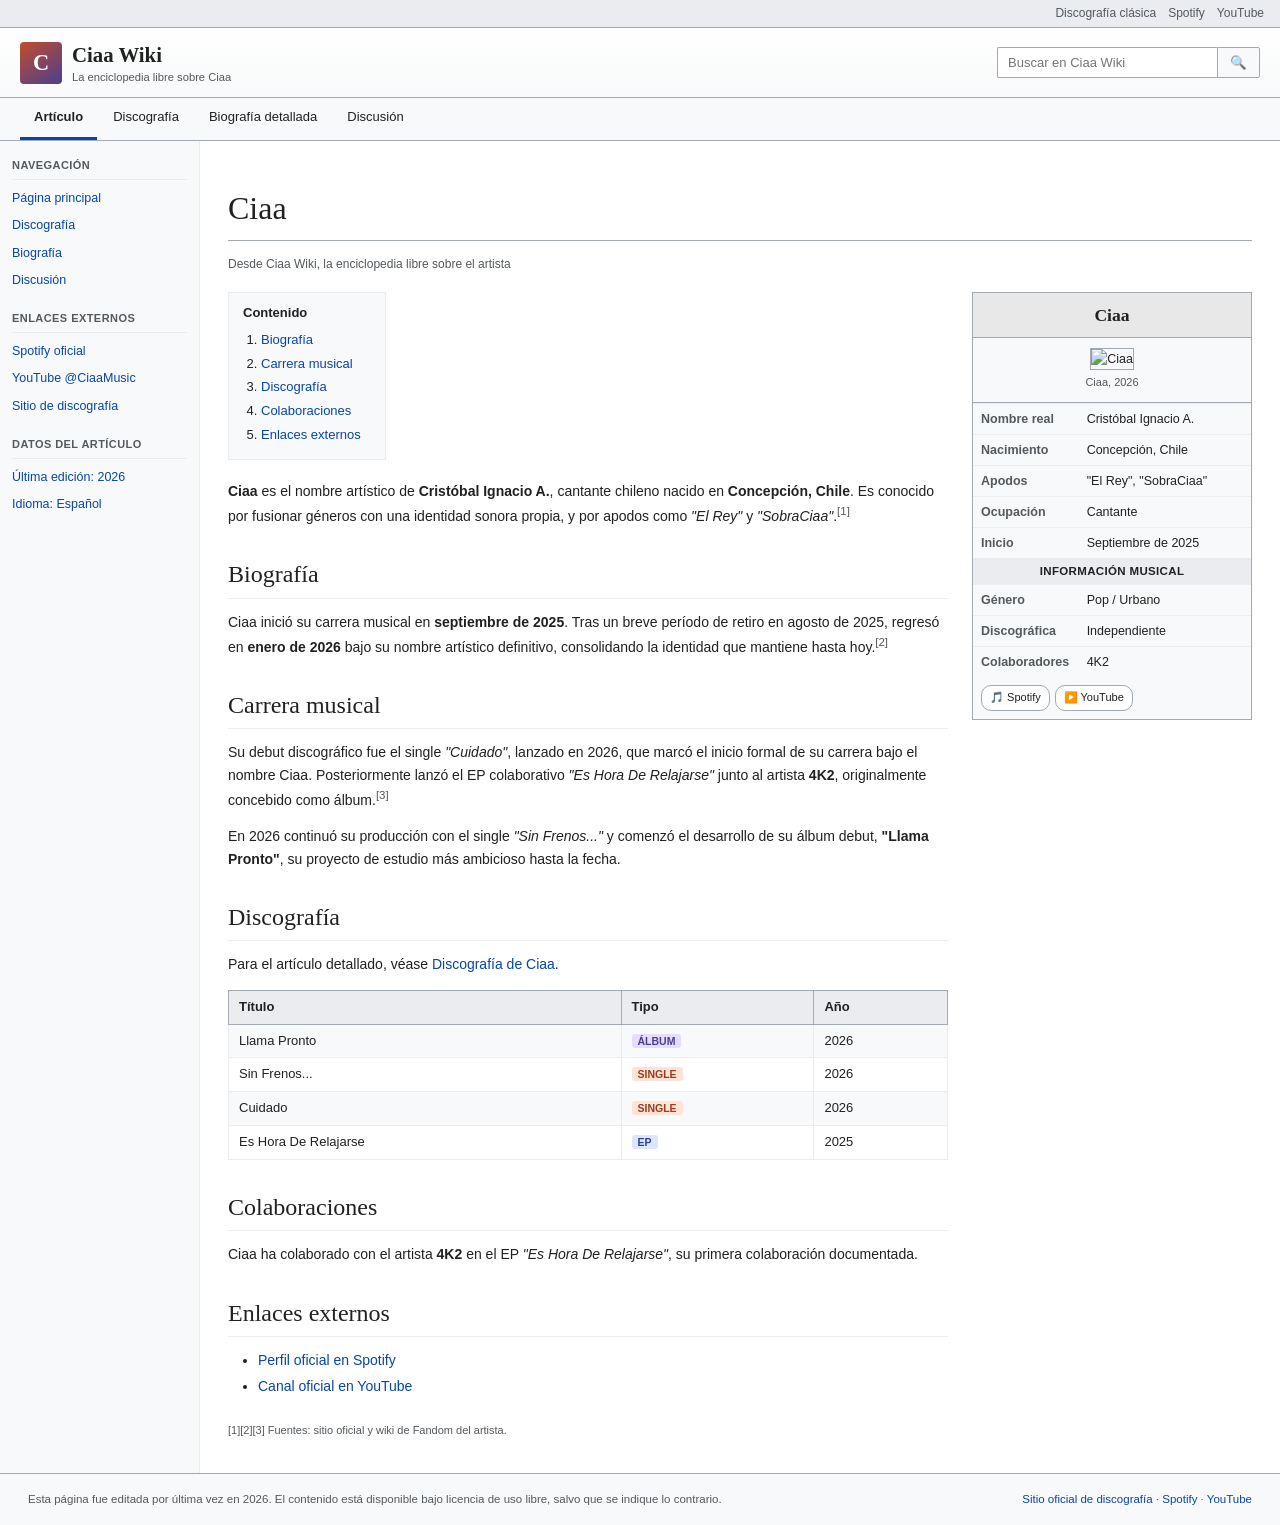
==== commit 35c49b7e: "Update index.html" ====
--- a/index.html
+++ b/index.html
@@ -1,952 +1,787 @@
 <!DOCTYPE html>
 <html lang="es">
 <head>
-  <meta charset="UTF-8" />
-  <meta name="viewport" content="width=device-width, initial-scale=1.0" />
-  <title>Ciaa — Músico Chileno</title>
-  <link rel="icon" type="image/x-icon" href="https://ciaamusic.pages.dev/favicon.ico" />
-  <link rel="preconnect" href="https://fonts.googleapis.com" />
-  <link rel="preconnect" href="https://fonts.gstatic.com" crossorigin />
-  <link href="https://fonts.googleapis.com/css2?family=Space+Grotesk:wght@300;400;500;600;700&family=Syne:wght@400;700;800&display=swap" rel="stylesheet" />
-
-  <style>
-    /* ─── Tokens ─── */
-    :root {
-      --ink:      #0d0d10;
-      --paper:    #f5f2ed;
-      --mist:     #e8e4dd;
-      --signal:   #c24d2c;   /* warm terracotta-ember */
-      --signal2:  #4a3f8f;   /* deep violet */
-      --fade:     #a09a90;
-      --white:    #ffffff;
-
-      --font-display: 'Syne', sans-serif;
-      --font-body:    'Space Grotesk', sans-serif;
-    }
-
-    *, *::before, *::after { box-sizing: border-box; margin: 0; padding: 0; }
-
-    html { scroll-behavior: smooth; }
-
-    body {
-      background: var(--ink);
-      color: var(--paper);
-      font-family: var(--font-body);
-      font-size: 16px;
-      line-height: 1.6;
-      overflow-x: hidden;
-    }
-
-    /* ─── Noise overlay ─── */
-    body::before {
-      content: '';
-      position: fixed;
-      inset: 0;
-      background-image: url("data:image/svg+xml,%3Csvg viewBox='0 0 200 200' xmlns='http://www.w3.org/2000/svg'%3E%3Cfilter id='n'%3E%3CfeTurbulence type='fractalNoise' baseFrequency='0.9' numOctaves='4' stitchTiles='stitch'/%3E%3C/filter%3E%3Crect width='100%25' height='100%25' filter='url(%23n)' opacity='0.04'/%3E%3C/svg%3E");
-      background-size: 180px;
-      pointer-events: none;
-      z-index: 0;
-      opacity: 0.35;
-    }
-
-    /* ─── Nav ─── */
-    nav {
-      position: fixed;
-      top: 0; left: 0; right: 0;
-      z-index: 100;
-      display: flex;
-      justify-content: space-between;
-      align-items: center;
-      padding: 1.2rem 2.5rem;
-      background: rgba(13,13,16,0.85);
-      backdrop-filter: blur(12px);
-      border-bottom: 1px solid rgba(255,255,255,0.06);
-    }
-
-    .nav-logo {
-      font-family: var(--font-display);
-      font-size: 1.5rem;
-      font-weight: 800;
-      letter-spacing: -0.03em;
-      color: var(--paper);
-      text-decoration: none;
-    }
-
-    .nav-logo span { color: var(--signal); }
-
-    .nav-links {
-      display: flex;
-      gap: 2rem;
-      list-style: none;
-    }
-
-    .nav-links a {
-      color: var(--fade);
-      text-decoration: none;
-      font-size: 0.85rem;
-      font-weight: 500;
-      letter-spacing: 0.08em;
-      text-transform: uppercase;
-      transition: color 0.2s;
-    }
-
-    .nav-links a:hover { color: var(--paper); }
-
-    /* ─── Hero ─── */
-    .hero {
-      position: relative;
-      min-height: 100vh;
-      display: flex;
-      flex-direction: column;
-      justify-content: center;
-      padding: 8rem 2.5rem 4rem;
-      overflow: hidden;
-    }
-
-    /* Animated radial glow */
-    .hero::after {
-      content: '';
-      position: absolute;
-      width: 700px;
-      height: 700px;
-      border-radius: 50%;
-      background: radial-gradient(circle, rgba(194,77,44,0.22) 0%, transparent 70%);
-      top: 50%; left: 50%;
-      transform: translate(-50%, -55%);
-      animation: pulse 6s ease-in-out infinite;
-      pointer-events: none;
-    }
-
-    @keyframes pulse {
-      0%, 100% { transform: translate(-50%, -55%) scale(1); opacity: 0.8; }
-      50%       { transform: translate(-50%, -55%) scale(1.12); opacity: 1; }
-    }
-
-    /* Floating orbs */
-    .orb {
-      position: absolute;
-      border-radius: 50%;
-      pointer-events: none;
-      filter: blur(60px);
-    }
-
-    .orb-1 {
-      width: 350px; height: 350px;
-      background: rgba(74,63,143,0.3);
-      top: 10%; right: 5%;
-      animation: drift1 10s ease-in-out infinite;
-    }
-
-    .orb-2 {
-      width: 200px; height: 200px;
-      background: rgba(194,77,44,0.25);
-      bottom: 15%; left: 8%;
-      animation: drift2 13s ease-in-out infinite;
-    }
-
-    @keyframes drift1 {
-      0%, 100% { transform: translateY(0px) translateX(0px); }
-      50%       { transform: translateY(-30px) translateX(20px); }
-    }
-
-    @keyframes drift2 {
-      0%, 100% { transform: translateY(0px); }
-      50%       { transform: translateY(25px); }
-    }
-
-    .hero-eyebrow {
-      font-size: 0.75rem;
-      font-weight: 600;
-      letter-spacing: 0.2em;
-      text-transform: uppercase;
-      color: var(--signal);
-      margin-bottom: 1.5rem;
-      position: relative;
-      z-index: 1;
-    }
-
-    .hero-eyebrow::before {
-      content: '';
-      display: inline-block;
-      width: 2.5rem;
-      height: 1px;
-      background: var(--signal);
-      vertical-align: middle;
-      margin-right: 0.75rem;
-    }
-
-    .hero-name {
-      font-family: var(--font-display);
-      font-size: clamp(5rem, 18vw, 14rem);
-      font-weight: 800;
-      line-height: 0.88;
-      letter-spacing: -0.04em;
-      color: var(--paper);
-      position: relative;
-      z-index: 1;
-    }
-
-    .hero-name .stroke {
-      -webkit-text-stroke: 1.5px var(--paper);
-      color: transparent;
-    }
-
-    .hero-tagline {
-      margin-top: 2.5rem;
-      font-size: clamp(1rem, 2.5vw, 1.2rem);
-      color: var(--fade);
-      max-width: 42ch;
-      line-height: 1.7;
-      position: relative;
-      z-index: 1;
-    }
-
-    .hero-cta {
-      margin-top: 2.5rem;
-      display: flex;
-      gap: 1rem;
-      flex-wrap: wrap;
-      position: relative;
-      z-index: 1;
-    }
-
-    .btn {
-      display: inline-flex;
-      align-items: center;
-      gap: 0.5rem;
-      padding: 0.75rem 1.6rem;
-      border-radius: 2px;
-      font-family: var(--font-body);
-      font-size: 0.85rem;
-      font-weight: 600;
-      letter-spacing: 0.06em;
-      text-transform: uppercase;
-      text-decoration: none;
-      transition: transform 0.2s, box-shadow 0.2s;
-    }
-
-    .btn:hover { transform: translateY(-2px); }
-
-    .btn-primary {
-      background: var(--signal);
-      color: var(--white);
-      box-shadow: 0 0 0 0 rgba(194,77,44,0.4);
-    }
-
-    .btn-primary:hover {
-      box-shadow: 0 8px 30px rgba(194,77,44,0.35);
-    }
-
-    .btn-ghost {
-      background: transparent;
-      color: var(--paper);
-      border: 1px solid rgba(255,255,255,0.25);
-    }
-
-    .btn-ghost:hover {
-      border-color: var(--paper);
-      background: rgba(255,255,255,0.05);
-    }
-
-    /* ─── Scroll indicator ─── */
-    .scroll-indicator {
-      position: absolute;
-      bottom: 2.5rem;
-      left: 50%;
-      transform: translateX(-50%);
-      display: flex;
-      flex-direction: column;
-      align-items: center;
-      gap: 0.5rem;
-      color: var(--fade);
-      font-size: 0.7rem;
-      letter-spacing: 0.15em;
-      text-transform: uppercase;
-      z-index: 1;
-      animation: bounce 2.5s ease-in-out infinite;
-    }
-
-    @keyframes bounce {
-      0%, 100% { transform: translateX(-50%) translateY(0); }
-      50%       { transform: translateX(-50%) translateY(8px); }
-    }
-
-    .scroll-indicator svg { opacity: 0.5; }
-
-    /* ─── Section base ─── */
-    section {
-      position: relative;
-      z-index: 1;
-      padding: 6rem 2.5rem;
-    }
-
-    .section-inner {
-      max-width: 1100px;
-      margin: 0 auto;
-    }
-
-    .section-label {
-      font-size: 0.7rem;
-      font-weight: 700;
-      letter-spacing: 0.25em;
-      text-transform: uppercase;
-      color: var(--signal);
-      margin-bottom: 1rem;
-    }
-
-    .section-title {
-      font-family: var(--font-display);
-      font-size: clamp(2rem, 5vw, 3.5rem);
-      font-weight: 800;
-      line-height: 1.1;
-      letter-spacing: -0.03em;
-      color: var(--paper);
-      margin-bottom: 1.5rem;
-    }
-
-    /* Divider */
-    .divider {
-      border: none;
-      height: 1px;
-      background: rgba(255,255,255,0.08);
-      margin: 0 2.5rem;
-    }
-
-    /* ─── About ─── */
-    .about-grid {
-      display: grid;
-      grid-template-columns: 1fr 1fr;
-      gap: 5rem;
-      align-items: start;
-      margin-top: 2rem;
-    }
-
-    .about-text p {
-      color: var(--fade);
-      margin-bottom: 1rem;
-      font-size: 1.05rem;
-    }
-
-    .about-text p strong { color: var(--paper); }
-
-    .about-stats {
-      display: grid;
-      grid-template-columns: 1fr 1fr;
-      gap: 1.5rem;
-    }
-
-    .stat-card {
-      background: rgba(255,255,255,0.04);
-      border: 1px solid rgba(255,255,255,0.07);
-      border-radius: 4px;
-      padding: 1.5rem;
-      transition: border-color 0.2s;
-    }
-
-    .stat-card:hover { border-color: rgba(194,77,44,0.35); }
-
-    .stat-num {
-      font-family: var(--font-display);
-      font-size: 2.5rem;
-      font-weight: 800;
-      color: var(--paper);
-      line-height: 1;
-    }
-
-    .stat-num .accent { color: var(--signal); }
-
-    .stat-label {
-      margin-top: 0.4rem;
-      font-size: 0.8rem;
-      color: var(--fade);
-      letter-spacing: 0.05em;
-    }
-
-    /* ─── Discography ─── */
-    .disco-section {
-      background: rgba(255,255,255,0.02);
-    }
-
-    .disco-grid {
-      display: grid;
-      grid-template-columns: repeat(auto-fit, minmax(300px, 1fr));
-      gap: 1.5rem;
-      margin-top: 3rem;
-    }
-
-    .release-card {
-      position: relative;
-      background: rgba(255,255,255,0.04);
-      border: 1px solid rgba(255,255,255,0.07);
-      border-radius: 4px;
-      padding: 2rem;
-      overflow: hidden;
-      transition: transform 0.25s, border-color 0.25s;
-    }
-
-    .release-card::before {
-      content: '';
-      position: absolute;
-      top: 0; left: 0; right: 0;
-      height: 2px;
-      background: linear-gradient(90deg, var(--signal), var(--signal2));
-      transform: scaleX(0);
-      transform-origin: left;
-      transition: transform 0.3s;
-    }
-
-    .release-card:hover {
-      transform: translateY(-4px);
-      border-color: rgba(255,255,255,0.15);
-    }
-
-    .release-card:hover::before { transform: scaleX(1); }
-
-    .release-type {
-      display: inline-block;
-      font-size: 0.65rem;
-      font-weight: 700;
-      letter-spacing: 0.2em;
-      text-transform: uppercase;
-      padding: 0.25rem 0.65rem;
-      border-radius: 2px;
-      margin-bottom: 1.2rem;
-    }
-
-    .type-single {
-      background: rgba(194,77,44,0.2);
-      color: #e8866a;
-      border: 1px solid rgba(194,77,44,0.3);
-    }
-
-    .type-ep {
-      background: rgba(74,63,143,0.25);
-      color: #9d94d4;
-      border: 1px solid rgba(74,63,143,0.35);
-    }
-
-    .release-title {
-      font-family: var(--font-display);
-      font-size: 1.6rem;
-      font-weight: 800;
-      color: var(--paper);
-      letter-spacing: -0.02em;
-      margin-bottom: 0.5rem;
-    }
-
-    .release-artists {
-      font-size: 0.85rem;
-      color: var(--fade);
-      margin-bottom: 1.2rem;
-    }
-
-    .release-desc {
-      font-size: 0.9rem;
-      color: var(--fade);
-      line-height: 1.6;
-    }
-
-    .release-icon {
-      position: absolute;
-      bottom: 1.5rem;
-      right: 1.5rem;
-      width: 2.5rem;
-      height: 2.5rem;
-      opacity: 0.1;
-    }
-
-    /* ─── Waveform visual ─── */
-    .waveform {
-      display: flex;
-      align-items: center;
-      gap: 3px;
-      margin-top: 1.5rem;
-    }
-
-    .bar {
-      width: 3px;
-      border-radius: 2px;
-      background: var(--signal);
-      animation: wave 1.4s ease-in-out infinite;
-    }
-
-    @keyframes wave {
-      0%, 100% { transform: scaleY(1); }
-      50%       { transform: scaleY(0.3); }
-    }
-
-    /* ─── Spotify embed ─── */
-    .music-section .embed-wrap {
-      margin-top: 3rem;
-      border-radius: 4px;
-      overflow: hidden;
-      box-shadow: 0 20px 60px rgba(0,0,0,0.5);
-    }
-
-    .music-section iframe {
-      display: block;
-      border: none;
-    }
-
-    /* ─── YouTube ─── */
-    .yt-link {
-      display: inline-flex;
-      align-items: center;
-      gap: 0.75rem;
-      margin-top: 2rem;
-      padding: 1rem 1.75rem;
-      background: #FF0000;
-      color: var(--white);
-      text-decoration: none;
-      border-radius: 4px;
-      font-weight: 600;
-      font-size: 0.9rem;
-      transition: transform 0.2s, box-shadow 0.2s;
-    }
-
-    .yt-link:hover {
-      transform: translateY(-2px);
-      box-shadow: 0 10px 30px rgba(255,0,0,0.3);
-    }
-
-    /* ─── Timeline ─── */
-    .timeline {
-      position: relative;
-      margin-top: 3rem;
-      padding-left: 2rem;
-    }
-
-    .timeline::before {
-      content: '';
-      position: absolute;
-      left: 0; top: 0; bottom: 0;
-      width: 1px;
-      background: rgba(255,255,255,0.1);
-    }
-
-    .tl-item {
-      position: relative;
-      margin-bottom: 2.5rem;
-      padding-left: 1.5rem;
-    }
-
-    .tl-item::before {
-      content: '';
-      position: absolute;
-      left: -2rem;
-      top: 0.4rem;
-      width: 8px; height: 8px;
-      border-radius: 50%;
-      background: var(--signal);
-      box-shadow: 0 0 0 4px rgba(194,77,44,0.15);
-    }
-
-    .tl-date {
-      font-size: 0.75rem;
-      font-weight: 700;
-      letter-spacing: 0.12em;
-      color: var(--signal);
-      text-transform: uppercase;
-      margin-bottom: 0.3rem;
-    }
-
-    .tl-title {
-      font-family: var(--font-display);
-      font-size: 1.2rem;
-      font-weight: 700;
-      color: var(--paper);
-      margin-bottom: 0.3rem;
-    }
-
-    .tl-body {
-      font-size: 0.9rem;
-      color: var(--fade);
-      line-height: 1.6;
-    }
-
-    /* ─── Social ─── */
-    .social-grid {
-      display: grid;
-      grid-template-columns: repeat(auto-fit, minmax(200px, 1fr));
-      gap: 1rem;
-      margin-top: 3rem;
-    }
-
-    .social-card {
-      display: flex;
-      align-items: center;
-      gap: 1rem;
-      padding: 1.2rem 1.5rem;
-      background: rgba(255,255,255,0.04);
-      border: 1px solid rgba(255,255,255,0.07);
-      border-radius: 4px;
-      text-decoration: none;
-      color: var(--paper);
-      transition: background 0.2s, border-color 0.2s, transform 0.2s;
-    }
-
-    .social-card:hover {
-      background: rgba(255,255,255,0.07);
-      border-color: rgba(255,255,255,0.15);
-      transform: translateY(-2px);
-    }
-
-    .social-icon {
-      width: 2.2rem;
-      height: 2.2rem;
-      border-radius: 50%;
-      display: flex;
-      align-items: center;
-      justify-content: center;
-      flex-shrink: 0;
-    }
-
-    .social-name {
-      font-weight: 600;
-      font-size: 0.9rem;
-    }
-
-    .social-handle {
-      font-size: 0.78rem;
-      color: var(--fade);
-    }
-
-    /* ─── Footer ─── */
-    footer {
-      padding: 3rem 2.5rem;
-      border-top: 1px solid rgba(255,255,255,0.06);
-      display: flex;
-      justify-content: space-between;
-      align-items: center;
-      flex-wrap: wrap;
-      gap: 1rem;
-    }
-
-    .footer-logo {
-      font-family: var(--font-display);
-      font-size: 1.2rem;
-      font-weight: 800;
-      color: var(--paper);
-      letter-spacing: -0.03em;
-    }
-
-    .footer-logo span { color: var(--signal); }
-
-    .footer-copy {
-      font-size: 0.8rem;
-      color: var(--fade);
-    }
-
-    /* ─── Responsive ─── */
-    @media (max-width: 768px) {
-      nav { padding: 1rem 1.5rem; }
-      .nav-links { display: none; }
-
-      .hero { padding: 7rem 1.5rem 4rem; }
-
-      section { padding: 4rem 1.5rem; }
-      .divider { margin: 0 1.5rem; }
-
-      .about-grid { grid-template-columns: 1fr; gap: 2.5rem; }
-      footer { flex-direction: column; text-align: center; }
-    }
-
-    /* ─── Animations on scroll ─── */
-    .fade-up {
-      opacity: 0;
-      transform: translateY(30px);
-      transition: opacity 0.6s ease, transform 0.6s ease;
-    }
-
-    .fade-up.visible {
-      opacity: 1;
-      transform: translateY(0);
-    }
-  </style>
+<meta charset="UTF-8" />
+<meta name="viewport" content="width=device-width, initial-scale=1.0" />
+<title>Ciaa - Ciaa Wiki</title>
+<link rel="icon" type="image/x-icon" href="https://ciaamusic.pages.dev/favicon.ico" />
+<link href="https://fonts.googleapis.com/css2?family=Linux+Libertine:wght@400;700&family=Liberation+Sans:wght@400;700&display=swap" rel="stylesheet">
+<style>
+  /* ════════════════════════════════════
+     MediaWiki / Miraheze look — Vector-ish skin
+     ════════════════════════════════════ */
+  :root{
+    --mw-link:#0645ad;
+    --mw-link-visited:#0b0080;
+    --mw-link-red:#ba0000;
+    --mw-border:#a2a9b1;
+    --mw-border-light:#eaecf0;
+    --mw-bg:#fff;
+    --mw-bg-page:#f6f6f6;
+    --mw-bg-sidebar:#f8f9fa;
+    --mw-text:#202122;
+    --mw-text-muted:#54595d;
+    --mw-header-bg:#f8f9fa;
+    --mw-infobox-bg:#f8f9fa;
+    --mw-infobox-border:#a2a9b1;
+    --serif:'Linux Libertine','Georgia','Times New Roman',serif;
+    --sans:'Liberation Sans','Helvetica Neue',Arial,sans-serif;
+  }
+
+  *{box-sizing:border-box;}
+  body{
+    margin:0;
+    background:var(--mw-bg-page);
+    color:var(--mw-text);
+    font-family:var(--sans);
+    font-size:14px;
+    line-height:1.6;
+  }
+  a{color:var(--mw-link);text-decoration:none;}
+  a:hover{text-decoration:underline;}
+  a:visited{color:var(--mw-link-visited);}
+  a.new{color:var(--mw-link-red);}
+
+  /* ─── Top personal bar ─── */
+  .personal-bar{
+    background:#eaecf0;
+    border-bottom:1px solid var(--mw-border);
+    font-size:12px;
+    padding:4px 16px;
+    display:flex;
+    justify-content:flex-end;
+    gap:12px;
+    color:var(--mw-text-muted);
+  }
+  .personal-bar a{color:var(--mw-text-muted);}
+  .personal-bar a:hover{color:var(--mw-link);}
+
+  /* ─── Header ─── */
+  .site-header{
+    background:linear-gradient(180deg,#fff 0%,#f8f9fa 100%);
+    border-bottom:1px solid var(--mw-border);
+    padding:10px 20px;
+    display:flex;
+    align-items:center;
+    gap:14px;
+    flex-wrap:wrap;
+  }
+  .site-logo{
+    display:flex;
+    align-items:center;
+    gap:10px;
+    text-decoration:none;
+  }
+  .site-logo-icon{
+    width:42px;height:42px;
+    border-radius:4px;
+    background:linear-gradient(145deg,#c24d2c,#4a3f8f);
+    display:flex;align-items:center;justify-content:center;
+    font-family:var(--serif);
+    font-weight:700;
+    color:#fff;
+    font-size:1.4rem;
+    flex-shrink:0;
+  }
+  .site-logo-text{
+    font-family:var(--serif);
+    font-size:1.3rem;
+    font-weight:700;
+    color:var(--mw-text);
+  }
+  .site-logo-sub{
+    font-size:0.7rem;
+    color:var(--mw-text-muted);
+    margin-top:-2px;
+  }
+
+  .search-box{
+    margin-left:auto;
+    display:flex;
+    align-items:center;
+  }
+  .search-box input{
+    border:1px solid var(--mw-border);
+    border-right:none;
+    padding:7px 10px;
+    font-size:13px;
+    width:220px;
+    border-radius:2px 0 0 2px;
+    background:#fff;
+  }
+  .search-box input:focus{outline:1px solid #36c;}
+  .search-box button{
+    border:1px solid var(--mw-border);
+    background:#f8f9fa;
+    padding:7px 12px;
+    border-radius:0 2px 2px 0;
+    cursor:pointer;
+  }
+  .search-box button:hover{background:#eaecf0;}
+
+  /* ─── Nav tabs ─── */
+  .nav-tabs{
+    background:#f8f9fa;
+    border-bottom:1px solid var(--mw-border);
+    padding:0 20px;
+    display:flex;
+    gap:2px;
+    overflow-x:auto;
+  }
+  .nav-tabs a{
+    padding:9px 14px;
+    font-size:13px;
+    color:var(--mw-text);
+    border-bottom:3px solid transparent;
+    white-space:nowrap;
+  }
+  .nav-tabs a:hover{
+    background:#eaecf0;
+    text-decoration:none;
+  }
+  .nav-tabs a.active{
+    border-bottom-color:var(--mw-link);
+    font-weight:700;
+  }
+
+  /* ─── Layout ─── */
+  .wiki-layout{
+    display:flex;
+    max-width:1400px;
+    margin:0 auto;
+    background:var(--mw-bg);
+    min-height:80vh;
+  }
+
+  /* ─── Sidebar ─── */
+  .sidebar{
+    width:200px;
+    flex-shrink:0;
+    background:var(--mw-bg-sidebar);
+    border-right:1px solid var(--mw-border-light);
+    padding:16px 12px;
+  }
+  .sidebar-group{margin-bottom:20px;}
+  .sidebar-title{
+    font-size:11px;
+    font-weight:700;
+    text-transform:uppercase;
+    letter-spacing:0.04em;
+    color:var(--mw-text-muted);
+    margin-bottom:6px;
+    padding-bottom:4px;
+    border-bottom:1px solid var(--mw-border-light);
+  }
+  .sidebar-group ul{list-style:none;margin:0;padding:0;}
+  .sidebar-group li{margin-bottom:5px;}
+  .sidebar-group a{font-size:12.5px;color:var(--mw-link);}
+
+  /* ─── Main content ─── */
+  .content{
+    flex:1;
+    padding:20px 28px;
+    min-width:0;
+  }
+
+  .page-title{
+    font-family:var(--serif);
+    font-size:2rem;
+    font-weight:400;
+    border-bottom:1px solid var(--mw-border);
+    padding-bottom:6px;
+    margin-bottom:14px;
+    color:var(--mw-text);
+  }
+
+  .page-subtitle-bar{
+    font-size:12px;
+    color:var(--mw-text-muted);
+    margin-bottom:18px;
+  }
+
+  .wiki-body{
+    display:flex;
+    gap:24px;
+    align-items:flex-start;
+  }
+
+  .wiki-prose{flex:1;min-width:0;}
+  .wiki-prose p{margin:0 0 14px;}
+  .wiki-prose h2{
+    font-family:var(--serif);
+    font-size:1.5rem;
+    font-weight:400;
+    border-bottom:1px solid var(--mw-border-light);
+    margin:28px 0 12px;
+    padding-bottom:4px;
+  }
+  .wiki-prose h3{
+    font-family:var(--serif);
+    font-size:1.15rem;
+    font-weight:700;
+    margin:20px 0 8px;
+  }
+  .wiki-prose ul{margin:0 0 14px;padding-left:30px;}
+  .wiki-prose li{margin-bottom:4px;}
+  .wiki-prose strong{font-weight:700;}
+
+  /* ─── Infobox ─── */
+  .infobox{
+    width:280px;
+    flex-shrink:0;
+    background:var(--mw-infobox-bg);
+    border:1px solid var(--mw-infobox-border);
+    font-size:12.5px;
+  }
+  .infobox-title{
+    background:#e8e8e8;
+    text-align:center;
+    font-weight:700;
+    font-size:1.1rem;
+    font-family:var(--serif);
+    padding:8px;
+    border-bottom:1px solid var(--mw-infobox-border);
+  }
+  .infobox-image{
+    text-align:center;
+    padding:10px;
+    border-bottom:1px solid var(--mw-infobox-border);
+  }
+  .infobox-image img{
+    max-width:100%;
+    border:1px solid var(--mw-border);
+  }
+  .infobox-caption{
+    font-size:11px;
+    color:var(--mw-text-muted);
+    margin-top:4px;
+  }
+  .infobox table{
+    width:100%;
+    border-collapse:collapse;
+  }
+  .infobox td{
+    padding:5px 8px;
+    border-top:1px solid #eee;
+    vertical-align:top;
+  }
+  .infobox td.label{
+    font-weight:700;
+    width:38%;
+    color:var(--mw-text-muted);
+  }
+  .infobox-section{
+    background:#eaecf0;
+    font-weight:700;
+    text-align:center;
+    padding:4px;
+    font-size:11.5px;
+    text-transform:uppercase;
+    letter-spacing:0.03em;
+  }
+
+  /* ─── Infobox links chips ─── */
+  .infobox-links{
+    padding:8px;
+    display:flex;
+    flex-wrap:wrap;
+    gap:5px;
+  }
+  .ibox-chip{
+    font-size:11px;
+    padding:3px 8px;
+    background:#fff;
+    border:1px solid var(--mw-border);
+    border-radius:10px;
+  }
+
+  /* ─── TOC ─── */
+  .toc{
+    background:#f8f9fa;
+    border:1px solid var(--mw-border-light);
+    display:inline-block;
+    padding:10px 24px 10px 14px;
+    margin-bottom:20px;
+    font-size:13px;
+  }
+  .toc-title{font-weight:700;margin-bottom:6px;}
+  .toc ol{margin:0;padding-left:18px;}
+  .toc li{margin-bottom:3px;}
+  .toc a{color:var(--mw-link);}
+
+  /* ─── Discography table ─── */
+  .wikitable{
+    border-collapse:collapse;
+    width:100%;
+    margin:10px 0 20px;
+    font-size:13px;
+  }
+  .wikitable caption{
+    font-weight:700;
+    margin-bottom:6px;
+    text-align:left;
+  }
+  .wikitable th{
+    background:#eaecf0;
+    border:1px solid var(--mw-border);
+    padding:6px 10px;
+    text-align:left;
+    font-weight:700;
+  }
+  .wikitable td{
+    border:1px solid var(--mw-border-light);
+    padding:6px 10px;
+  }
+  .wikitable tr:nth-child(even){background:#f8f9fa;}
+  .wikitable tr:hover{background:#eaf3ff;}
+
+  .type-tag{
+    font-size:10.5px;
+    font-weight:700;
+    padding:1px 6px;
+    border-radius:3px;
+    text-transform:uppercase;
+  }
+  .tag-album{background:#e6dcff;color:#4a3f8f;}
+  .tag-ep{background:#dde6ff;color:#2b3f8f;}
+  .tag-single{background:#ffe3d6;color:#9c3c1f;}
+
+  /* ─── Cover thumb in table ─── */
+  .table-cover{
+    width:44px;height:44px;
+    object-fit:cover;
+    border:1px solid var(--mw-border);
+    vertical-align:middle;
+  }
+
+  /* ─── Citation/reference style ─── */
+  .ref-note{
+    font-size:11.5px;
+    color:var(--mw-text-muted);
+    vertical-align:super;
+  }
+
+  /* ─── Footer ─── */
+  .wiki-footer{
+    border-top:1px solid var(--mw-border);
+    background:var(--mw-bg-sidebar);
+    padding:16px 28px;
+    font-size:11.5px;
+    color:var(--mw-text-muted);
+    display:flex;
+    justify-content:space-between;
+    flex-wrap:wrap;
+    gap:10px;
+  }
+  .wiki-footer a{font-size:11.5px;}
+
+  /* ─── Search overlay results ─── */
+  .search-results{
+    position:absolute;
+    top:38px;
+    left:0;
+    width:320px;
+    background:#fff;
+    border:1px solid var(--mw-border);
+    box-shadow:0 2px 6px rgba(0,0,0,0.15);
+    z-index:50;
+    display:none;
+    max-height:300px;
+    overflow-y:auto;
+  }
+  .search-results.show{display:block;}
+  .search-results a{
+    display:block;
+    padding:8px 12px;
+    border-bottom:1px solid var(--mw-border-light);
+    color:var(--mw-text);
+    font-size:13px;
+  }
+  .search-results a:hover{background:#eaf3ff;text-decoration:none;}
+  .search-results .sr-title{font-weight:700;color:var(--mw-link);}
+  .search-results .sr-snippet{font-size:11.5px;color:var(--mw-text-muted);}
+  .search-results .sr-empty{padding:10px 12px;color:var(--mw-text-muted);font-size:12.5px;}
+
+  /* ─── Comments / Giscus section ─── */
+  .comments-section{
+    margin-top:32px;
+    border-top:2px solid var(--mw-border);
+    padding-top:16px;
+  }
+  .comments-heading{
+    font-family:var(--serif);
+    font-size:1.5rem;
+    font-weight:400;
+    margin-bottom:6px;
+  }
+  .comments-note{
+    font-size:12px;
+    color:var(--mw-text-muted);
+    margin-bottom:16px;
+    background:#fff8e1;
+    border:1px solid #e6d68a;
+    padding:8px 12px;
+    border-radius:3px;
+  }
+
+  /* ─── Wiki sections hidden by tabs ─── */
+  .wiki-page{display:none;}
+  .wiki-page.active{display:block;}
+
+  /* ─── Responsive ─── */
+  @media (max-width:900px){
+    .wiki-body{flex-direction:column;}
+    .infobox{width:100%;}
+    .sidebar{display:none;}
+    .search-box input{width:140px;}
+  }
+</style>
 </head>
 <body>
 
-  <!-- NAV -->
-  <nav>
-    <a href="#" class="nav-logo">Ciaa<span>.</span></a>
-    <ul class="nav-links">
-      <li><a href="#sobre-mi">Sobre mí</a></li>
-      <li><a href="discografia.html">Discografía</a></li>
-      <li><a href="#musica">Música</a></li>
-      <li><a href="#contacto">Contacto</a></li>
-    </ul>
-  </nav>
-
-  <!-- HERO -->
-  <section class="hero" id="inicio">
-    <div class="orb orb-1"></div>
-    <div class="orb orb-2"></div>
-
-    <p class="hero-eyebrow">Cantante · Concepción, Chile</p>
-
-    <h1 class="hero-name">
-      Ciaa<span class="stroke">.</span>
-    </h1>
-
-    <p class="hero-tagline">
-      Música que nace desde el sur de Chile para el mundo.
-      Sonidos que cruzan géneros y emociones, con una identidad propia.
-    </p>
-
-    <div class="hero-cta">
-      <a href="https://open.spotify.com/intl-es/artist/4ILmv8T9N6aLTtf31c6yEq" target="_blank" rel="noopener" class="btn btn-primary">
-        <svg width="16" height="16" viewBox="0 0 24 24" fill="currentColor"><path d="M12 0C5.4 0 0 5.4 0 12s5.4 12 12 12 12-5.4 12-12S18.66 0 12 0zm5.521 17.34c-.24.359-.66.48-1.021.24-2.82-1.74-6.36-2.101-10.561-1.141-.418.122-.779-.179-.899-.539-.12-.421.18-.78.54-.9 4.56-1.021 8.52-.6 11.64 1.32.42.18.479.659.301 1.02zm1.44-3.3c-.301.42-.841.6-1.262.3-3.239-1.98-8.159-2.58-11.939-1.38-.479.12-1.02-.12-1.14-.6-.12-.48.12-1.021.6-1.141C9.6 9.9 15 10.561 18.72 12.84c.361.181.54.78.241 1.2zm.12-3.36C15.24 8.4 8.82 8.16 5.16 9.301c-.6.179-1.2-.181-1.38-.721-.18-.601.18-1.2.72-1.381 4.26-1.26 11.28-1.02 15.721 1.621.539.3.719 1.02.419 1.56-.299.421-1.02.599-1.559.3z"/></svg>
-        Escuchar en Spotify
-      </a>
-      <a href="#discografia" class="btn btn-ghost">Ver discografía</a>
+<!-- PERSONAL BAR -->
+<div class="personal-bar">
+  <a href="discografia.html">Discografía clásica</a>
+  <a href="https://open.spotify.com/intl-es/artist/4ILmv8T9N6aLTtf31c6yEq" target="_blank" rel="noopener">Spotify</a>
+  <a href="https://www.youtube.com/@CiaaMusic" target="_blank" rel="noopener">YouTube</a>
+</div>
+
+<!-- HEADER -->
+<div class="site-header">
+  <a href="#" class="site-logo" onclick="showPage('articulo');return false;">
+    <div class="site-logo-icon">C</div>
+    <div>
+      <div class="site-logo-text">Ciaa Wiki</div>
+      <div class="site-logo-sub">La enciclopedia libre sobre Ciaa</div>
     </div>
-
-    <div class="scroll-indicator">
-      <svg width="16" height="16" viewBox="0 0 24 24" fill="none" stroke="currentColor" stroke-width="2"><path d="M12 5v14M5 12l7 7 7-7"/></svg>
-      Scroll
+  </a>
+
+  <div class="search-box" style="position:relative;">
+    <input type="text" id="wikiSearch" placeholder="Buscar en Ciaa Wiki" autocomplete="off" />
+    <button onclick="doSearch()">🔍</button>
+    <div class="search-results" id="searchResults"></div>
+  </div>
+</div>
+
+<!-- NAV TABS -->
+<div class="nav-tabs">
+  <a href="#" class="active" data-page="articulo" onclick="showPage('articulo');return false;">Artículo</a>
+  <a href="#" data-page="discografia" onclick="showPage('discografia');return false;">Discografía</a>
+  <a href="#" data-page="biografia" onclick="showPage('biografia');return false;">Biografía detallada</a>
+  <a href="#" data-page="comentarios" onclick="showPage('comentarios');return false;">Discusión</a>
+</div>
+
+<div class="wiki-layout">
+
+  <!-- SIDEBAR -->
+  <div class="sidebar">
+    <div class="sidebar-group">
+      <div class="sidebar-title">Navegación</div>
+      <ul>
+        <li><a href="#" onclick="showPage('articulo');return false;">Página principal</a></li>
+        <li><a href="#" onclick="showPage('discografia');return false;">Discografía</a></li>
+        <li><a href="#" onclick="showPage('biografia');return false;">Biografía</a></li>
+        <li><a href="#" onclick="showPage('comentarios');return false;">Discusión</a></li>
+      </ul>
     </div>
-  </section>
-
-  <hr class="divider" />
-
-  <!-- SOBRE MÍ -->
-  <section id="sobre-mi">
-    <div class="section-inner">
-      <p class="section-label fade-up">Quién soy</p>
-      <h2 class="section-title fade-up">Cristóbal Ignacio A.</h2>
-
-      <div class="about-grid">
-        <div class="about-text fade-up">
-          <p>
-            <strong>Ciaa</strong> es el nombre artístico de Cristóbal Ignacio A., cantante nacido en <strong>Concepción, Chile</strong>. Su historia como músico comenzó en <strong>septiembre de 2025</strong>, marcando el inicio de una carrera que —aunque breve— ha dejado una huella genuina.
-          </p>
-          <p>
-            Tras un período de retiro en agosto de 2025, Ciaa regresó renovado en <strong>enero de 2026</strong> con su nombre artístico actual, consolidando una identidad sonora y visual propia que lo distingue en la escena musical chilena emergente.
-          </p>
-          <p>
-            También conocido por sus apodos <strong>"El Rey"</strong> y <strong>"SobraCiaa"</strong>, su música fusiona géneros con honestidad y ambición, representando el sonido de una nueva generación de artistas del sur de Chile.
-          </p>
-
-          <!-- Waveform decorativa -->
-          <div class="waveform" aria-hidden="true">
-            <div class="bar" style="height:12px; animation-delay:0s"></div>
-            <div class="bar" style="height:22px; animation-delay:0.1s"></div>
-            <div class="bar" style="height:30px; animation-delay:0.2s"></div>
-            <div class="bar" style="height:18px; animation-delay:0.3s"></div>
-            <div class="bar" style="height:28px; animation-delay:0.4s"></div>
-            <div class="bar" style="height:14px; animation-delay:0.5s"></div>
-            <div class="bar" style="height:32px; animation-delay:0.6s"></div>
-            <div class="bar" style="height:20px; animation-delay:0.7s"></div>
-            <div class="bar" style="height:10px; animation-delay:0.8s"></div>
-            <div class="bar" style="height:26px; animation-delay:0.9s"></div>
-            <div class="bar" style="height:16px; animation-delay:1s"></div>
-            <div class="bar" style="height:34px; animation-delay:1.1s"></div>
-          </div>
+    <div class="sidebar-group">
+      <div class="sidebar-title">Enlaces externos</div>
+      <ul>
+        <li><a href="https://open.spotify.com/intl-es/artist/4ILmv8T9N6aLTtf31c6yEq" target="_blank" rel="noopener">Spotify oficial</a></li>
+        <li><a href="https://www.youtube.com/@CiaaMusic" target="_blank" rel="noopener">YouTube @CiaaMusic</a></li>
+        <li><a href="discografia.html">Sitio de discografía</a></li>
+      </ul>
+    </div>
+    <div class="sidebar-group">
+      <div class="sidebar-title">Datos del artículo</div>
+      <ul>
+        <li><a href="#">Última edición: 2026</a></li>
+        <li><a href="#">Idioma: Español</a></li>
+      </ul>
+    </div>
+  </div>
+
+  <!-- CONTENT: ARTÍCULO PRINCIPAL -->
+  <div class="content wiki-page active" id="page-articulo">
+    <h1 class="page-title">Ciaa</h1>
+    <div class="page-subtitle-bar">Desde Ciaa Wiki, la enciclopedia libre sobre el artista</div>
+
+    <div class="wiki-body">
+      <div class="wiki-prose">
+
+        <div class="toc">
+          <div class="toc-title">Contenido</div>
+          <ol>
+            <li><a href="#biografia-resumen">Biografía</a></li>
+            <li><a href="#carrera">Carrera musical</a></li>
+            <li><a href="#discografia-resumen">Discografía</a></li>
+            <li><a href="#colaboraciones">Colaboraciones</a></li>
+            <li><a href="#enlaces">Enlaces externos</a></li>
+          </ol>
         </div>
 
-        <div class="about-stats fade-up">
-          <div class="stat-card">
-            <div class="stat-num">1<span class="accent"> EP</span></div>
-            <div class="stat-label">Es Hora De Relajarse</div>
-          </div>
-          <div class="stat-card">
-            <div class="stat-num">1<span class="accent"> Single</span></div>
-            <div class="stat-label">Cuidado (2025)</div>
-          </div>
-          <div class="stat-card">
-            <div class="stat-num">2<span class="accent">+</span></div>
-            <div class="stat-label">Artistas colaboradores</div>
-          </div>
-          <div class="stat-card">
-            <div class="stat-num">🇨🇱</div>
-            <div class="stat-label">Concepción, Chile</div>
-          </div>
+        <p>
+          <strong>Ciaa</strong> es el nombre artístico de <strong>Cristóbal Ignacio A.</strong>, cantante chileno nacido en <strong>Concepción, Chile</strong>. Es conocido por fusionar géneros con una identidad sonora propia, y por apodos como <em>"El Rey"</em> y <em>"SobraCiaa"</em>.<span class="ref-note">[1]</span>
+        </p>
+
+        <h2 id="biografia-resumen">Biografía</h2>
+        <p>
+          Ciaa inició su carrera musical en <strong>septiembre de 2025</strong>. Tras un breve período de retiro en agosto de 2025, regresó en <strong>enero de 2026</strong> bajo su nombre artístico definitivo, consolidando la identidad que mantiene hasta hoy.<span class="ref-note">[2]</span>
+        </p>
+
+        <h2 id="carrera">Carrera musical</h2>
+        <p>
+          Su debut discográfico fue el single <em>"Cuidado"</em>, lanzado en 2026, que marcó el inicio formal de su carrera bajo el nombre Ciaa. Posteriormente lanzó el EP colaborativo <em>"Es Hora De Relajarse"</em> junto al artista <strong>4K2</strong>, originalmente concebido como álbum.<span class="ref-note">[3]</span>
+        </p>
+        <p>
+          En 2026 continuó su producción con el single <em>"Sin Frenos..."</em> y comenzó el desarrollo de su álbum debut, <strong>"Llama Pronto"</strong>, su proyecto de estudio más ambicioso hasta la fecha.
+        </p>
+
+        <h2 id="discografia-resumen">Discografía</h2>
+        <p>Para el artículo detallado, véase <a href="#" onclick="showPage('discografia');return false;">Discografía de Ciaa</a>.</p>
+        <table class="wikitable">
+          <tr><th>Título</th><th>Tipo</th><th>Año</th></tr>
+          <tr><td>Llama Pronto</td><td><span class="type-tag tag-album">Álbum</span></td><td>2026</td></tr>
+          <tr><td>Sin Frenos...</td><td><span class="type-tag tag-single">Single</span></td><td>2026</td></tr>
+          <tr><td>Cuidado</td><td><span class="type-tag tag-single">Single</span></td><td>2026</td></tr>
+          <tr><td>Es Hora De Relajarse</td><td><span class="type-tag tag-ep">EP</span></td><td>2025</td></tr>
+        </table>
+
+        <h2 id="colaboraciones">Colaboraciones</h2>
+        <p>
+          Ciaa ha colaborado con el artista <strong>4K2</strong> en el EP <em>"Es Hora De Relajarse"</em>, su primera colaboración documentada.
+        </p>
+
+        <h2 id="enlaces">Enlaces externos</h2>
+        <ul>
+          <li><a href="https://open.spotify.com/intl-es/artist/4ILmv8T9N6aLTtf31c6yEq" target="_blank" rel="noopener">Perfil oficial en Spotify</a></li>
+          <li><a href="https://www.youtube.com/@CiaaMusic" target="_blank" rel="noopener">Canal oficial en YouTube</a></li>
+        </ul>
+
+        <p style="font-size:11px;color:var(--mw-text-muted);margin-top:24px;">
+          [1][2][3] Fuentes: sitio oficial y wiki de Fandom del artista.
+        </p>
+      </div>
+
+      <!-- INFOBOX -->
+      <div class="infobox">
+        <div class="infobox-title">Ciaa</div>
+        <div class="infobox-image">
+          <img src="https://ciaamusic.pages.dev/lp.png" alt="Ciaa" />
+          <div class="infobox-caption">Ciaa, 2026</div>
+        </div>
+        <table>
+          <tr><td class="label">Nombre real</td><td>Cristóbal Ignacio A.</td></tr>
+          <tr><td class="label">Nacimiento</td><td>Concepción, Chile</td></tr>
+          <tr><td class="label">Apodos</td><td>"El Rey", "SobraCiaa"</td></tr>
+          <tr><td class="label">Ocupación</td><td>Cantante</td></tr>
+          <tr><td class="label">Inicio</td><td>Septiembre de 2025</td></tr>
+        </table>
+        <div class="infobox-section">Información musical</div>
+        <table>
+          <tr><td class="label">Género</td><td>Pop / Urbano</td></tr>
+          <tr><td class="label">Discográfica</td><td>Independiente</td></tr>
+          <tr><td class="label">Colaboradores</td><td>4K2</td></tr>
+        </table>
+        <div class="infobox-links">
+          <span class="ibox-chip">🎵 Spotify</span>
+          <span class="ibox-chip">▶️ YouTube</span>
         </div>
       </div>
     </div>
-  </section>
-
-  <hr class="divider" />
-
-  <!-- DISCOGRAFÍA -->
-  <section id="discografia" class="disco-section">
-    <div class="section-inner">
-      <p class="section-label fade-up">Obra musical</p>
-      <h2 class="section-title fade-up">Discografía</h2>
-
-      <div class="disco-grid">
-        <!-- Álbum: Llama Pronto -->
-        <div class="release-card fade-up">
-          <span class="release-type" style="background:rgba(139,92,246,0.2);color:#c4b5fd;border:1px solid rgba(139,92,246,0.3);">Álbum Debut</span>
-          <div class="release-title">Llama Pronto</div>
-          <div class="release-artists">Ciaa</div>
-          <img src="https://ciaamusic.pages.dev/lp.png" alt="Portada Llama Pronto" style="width:100%;border-radius:3px;margin:0.75rem 0;object-fit:cover;aspect-ratio:1;" />
-          <p class="release-desc">
-            El primer álbum de estudio oficial de Ciaa. El salto definitivo de artista emergente a propuesta musical consolidada. Todos los caminos conducen a este punto.
-          </p>
-          <svg class="release-icon" viewBox="0 0 24 24" fill="white"><path d="M12 2C6.48 2 2 6.48 2 12s4.48 10 10 10 10-4.48 10-10S17.52 2 12 2zm-2 14.5v-9l6 4.5-6 4.5z"/></svg>
+  </div>
+
+  <!-- CONTENT: DISCOGRAFÍA -->
+  <div class="content wiki-page" id="page-discografia">
+    <h1 class="page-title">Discografía de Ciaa</h1>
+    <div class="page-subtitle-bar">Desde Ciaa Wiki, la enciclopedia libre sobre el artista</div>
+
+    <div class="wiki-prose">
+      <p>
+        Esta página detalla la <strong>discografía completa de Ciaa</strong>, incluyendo álbumes, EPs y sencillos lanzados desde el inicio de su carrera en septiembre de 2025.
+      </p>
+
+      <h2 id="albumes">Álbumes</h2>
+      <table class="wikitable">
+        <tr><th>Portada</th><th>Título</th><th>Año</th><th>Detalles</th></tr>
+        <tr>
+          <td><img class="table-cover" src="https://ciaamusic.pages.dev/lp.png" alt="Llama Pronto" /></td>
+          <td><strong>Llama Pronto</strong></td>
+          <td>2026</td>
+          <td>Álbum debut de estudio. Tracklist por anunciar.</td>
+        </tr>
+      </table>
+
+      <h2 id="eps">EPs</h2>
+      <table class="wikitable">
+        <tr><th>Portada</th><th>Título</th><th>Año</th><th>Detalles</th></tr>
+        <tr>
+          <td><img class="table-cover" src="https://ciaamusic.pages.dev/ehdr.jpeg" alt="Es Hora De Relajarse" /></td>
+          <td><strong>Es Hora De Relajarse</strong></td>
+          <td>2025</td>
+          <td>Con 4K2. Originalmente lanzado como álbum, reclasificado como EP.</td>
+        </tr>
+      </table>
+
+      <h2 id="singles">Sencillos</h2>
+      <table class="wikitable">
+        <tr><th>Portada</th><th>Título</th><th>Año</th><th>Detalles</th></tr>
+        <tr>
+          <td><img class="table-cover" src="https://ciaamusic.pages.dev/sf.png" alt="Sin Frenos..." /></td>
+          <td><strong>Sin Frenos...</strong></td>
+          <td>2026</td>
+          <td>Sencillo independiente.</td>
+        </tr>
+        <tr>
+          <td>—</td>
+          <td><strong>Cuidado</strong></td>
+          <td>2026</td>
+          <td>Sencillo debut bajo el nombre artístico Ciaa.</td>
+        </tr>
+      </table>
+
+      <p style="margin-top:20px;">Para más detalles visuales, consulta también el <a href="discografia.html">sitio de discografía con portadas e información ampliada</a>.</p>
+    </div>
+  </div>
+
+  <!-- CONTENT: BIOGRAFÍA -->
+  <div class="content wiki-page" id="page-biografia">
+    <h1 class="page-title">Biografía detallada de Ciaa</h1>
+    <div class="page-subtitle-bar">Desde Ciaa Wiki, la enciclopedia libre sobre el artista</div>
+
+    <div class="wiki-prose">
+      <h2 id="origenes">Orígenes</h2>
+      <p>
+        Cristóbal Ignacio A., conocido artísticamente como <strong>Ciaa</strong>, nació en <strong>Concepción, Chile</strong>. Antes de adoptar su nombre artístico definitivo, fue conocido por apodos como <em>"El Rey"</em> y <em>"SobraCiaa"</em> dentro de su círculo cercano.
+      </p>
+
+      <h2 id="debut">Debut musical (2025)</h2>
+      <p>
+        En <strong>septiembre de 2025</strong>, Ciaa lanzó su primer sencillo, <em>"Cuidado"</em>, marcando el inicio oficial de su carrera musical. Poco después, se embarcó en su primer proyecto colaborativo: el EP <em>"Es Hora De Relajarse"</em> junto al artista <strong>4K2</strong>, originalmente concebido como álbum y posteriormente reclasificado como EP.
+      </p>
+
+      <h2 id="retiro">Retiro temporal (agosto 2025)</h2>
+      <p>
+        En agosto de 2025, Ciaa se retiró temporalmente de la música. Este período, aunque breve, fue descrito como una pausa necesaria para reflexionar sobre la dirección de su proyecto artístico.
+      </p>
+
+      <h2 id="regreso">Regreso y consolidación (2026)</h2>
+      <p>
+        En <strong>enero de 2026</strong>, Ciaa regresó oficialmente, consolidando su nombre artístico y una identidad sonora más definida. Esta nueva etapa incluyó el lanzamiento del sencillo <em>"Sin Frenos..."</em> y el anuncio de su álbum debut, <strong>"Llama Pronto"</strong>, su proyecto más ambicioso hasta la fecha.
+      </p>
+
+      <h2 id="estilo">Estilo musical</h2>
+      <p>
+        La música de Ciaa se caracteriza por fusionar géneros con honestidad y una identidad propia, representando una nueva generación de artistas independientes del sur de Chile.
+      </p>
+    </div>
+  </div>
+
+  <!-- CONTENT: DISCUSIÓN / COMENTARIOS -->
+  <div class="content wiki-page" id="page-comentarios">
+    <h1 class="page-title">Discusión:Ciaa</h1>
+    <div class="page-subtitle-bar">Desde Ciaa Wiki — espacio de discusión sobre el artículo</div>
+
+    <div class="wiki-prose">
+      <div class="comments-section">
+        <div class="comments-heading">Comentarios</div>
+        <div class="comments-note">
+          Los comentarios funcionan a través de GitHub Discussions (Giscus). Necesitas iniciar sesión con tu cuenta de GitHub para comentar.
         </div>
 
-        <!-- Single: Sin Frenos... -->
-        <div class="release-card fade-up">
-          <span class="release-type type-single">Single</span>
-          <div class="release-title">Sin Frenos…</div>
-          <div class="release-artists">Ciaa · 2026</div>
-          <img src="https://ciaamusic.pages.dev/sf.png" alt="Portada Sin Frenos..." style="width:100%;border-radius:3px;margin:0.75rem 0;object-fit:cover;aspect-ratio:1;" />
-          <p class="release-desc">
-            Un single de 2026 que captura la energía desbocada de Ciaa sin filtros ni pausas. La elipsis lo dice todo: esto no termina aquí.
-          </p>
-          <svg class="release-icon" viewBox="0 0 24 24" fill="white"><path d="M12 2C6.48 2 2 6.48 2 12s4.48 10 10 10 10-4.48 10-10S17.52 2 12 2zm-2 14.5v-9l6 4.5-6 4.5z"/></svg>
-        </div>
-
-        <!-- Single: Cuidado -->
-        <div class="release-card fade-up">
-          <span class="release-type type-single">Single</span>
-          <div class="release-title">Cuidado</div>
-          <div class="release-artists">Ciaa · 2026</div>
-          <p class="release-desc">
-            El debut oficial de Ciaa con su nombre artístico actual. Una propuesta sonora directa, sincera, y cargada de identidad propia. El punto de partida de todo.
-          </p>
-          <svg class="release-icon" viewBox="0 0 24 24" fill="white"><path d="M12 2C6.48 2 2 6.48 2 12s4.48 10 10 10 10-4.48 10-10S17.52 2 12 2zm-2 14.5v-9l6 4.5-6 4.5z"/></svg>
-        </div>
-
-        <!-- EP -->
-        <div class="release-card fade-up">
-          <span class="release-type type-ep">EP</span>
-          <div class="release-title">Es Hora De Relajarse</div>
-          <div class="release-artists">Ciaa & 4K2</div>
-          <img src="https://ciaamusic.pages.dev/ehdr.jpeg" alt="Portada Es Hora De Relajarse" style="width:100%;border-radius:3px;margin:0.75rem 0;object-fit:cover;aspect-ratio:1;" />
-          <p class="release-desc">
-            Un proyecto colaborativo con el artista <strong>4K2</strong>, lanzado originalmente como álbum y reclasificado como EP. Pensado para desconectar y fluir.
-          </p>
-          <svg class="release-icon" viewBox="0 0 24 24" fill="white"><path d="M12 2C6.48 2 2 6.48 2 12s4.48 10 10 10 10-4.48 10-10S17.52 2 12 2zm-2 14.5v-9l6 4.5-6 4.5z"/></svg>
-        </div>
-      </div>
-
-      <!-- Timeline carrera -->
-      <div style="max-width: 600px; margin-top: 4rem;">
-        <p class="section-label fade-up">Línea de tiempo</p>
-
-        <div class="timeline">
-          <div class="tl-item fade-up">
-            <div class="tl-date">Septiembre 2025</div>
-            <div class="tl-title">Inicio de carrera musical</div>
-            <div class="tl-body">Ciaa da sus primeros pasos como artista y lanza el single <em>"Cuidado"</em>, marcando su debut oficial en la escena musical.</div>
-          </div>
-          <div class="tl-item fade-up">
-            <div class="tl-date">2025</div>
-            <div class="tl-title">EP "Es Hora De Relajarse"</div>
-            <div class="tl-body">Colaboración con <strong>4K2</strong>, originalmente concebido como álbum, que expande el universo sonoro de Ciaa hacia nuevos horizontes.</div>
-          </div>
-          <div class="tl-item fade-up">
-            <div class="tl-date">Agosto 2025</div>
-            <div class="tl-title">Retiro temporal</div>
-            <div class="tl-body">Una pausa necesaria para reflexionar y redefinir el camino artístico.</div>
-          </div>
-          <div class="tl-item fade-up">
-            <div class="tl-date">Enero 2026</div>
-            <div class="tl-title">Regreso como Ciaa</div>
-            <div class="tl-body">Vuelve con fuerza y con un nombre artístico consolidado: <strong>Ciaa</strong>. Una nueva etapa, una identidad más clara.</div>
-          </div>
-        </div>
+        <!-- ═══ GISCUS EMBED ═══
+             Reemplaza los valores data-repo, data-repo-id, data-category y data-category-id
+             con los de tu propio repositorio. Instrucciones abajo en el README.
+        -->
+        <script src="https://giscus.app/client.js"
+                data-repo="TU-USUARIO/ciaa-site"
+                data-repo-id="REEMPLAZAR_REPO_ID"
+                data-category="General"
+                data-category-id="REEMPLAZAR_CATEGORY_ID"
+                data-mapping="pathname"
+                data-strict="0"
+                data-reactions-enabled="1"
+                data-emit-metadata="0"
+                data-input-position="top"
+                data-theme="light"
+                data-lang="es"
+                crossorigin="anonymous"
+                async>
+        </script>
       </div>
     </div>
-  </section>
-
-  <hr class="divider" />
-
-  <!-- MÚSICA (SPOTIFY) -->
-  <section id="musica" class="music-section">
-    <div class="section-inner">
-      <p class="section-label fade-up">Escuchar</p>
-      <h2 class="section-title fade-up">Mi música</h2>
-
-      <p class="fade-up" style="color: var(--fade); max-width: 50ch; margin-bottom: 2rem;">
-        Encuentra todos mis lanzamientos en Spotify y sigue mi perfil para estar al tanto de lo que viene.
-      </p>
-
-      <div class="embed-wrap fade-up">
-        <iframe
-          src="https://open.spotify.com/embed/artist/4ILmv8T9N6aLTtf31c6yEq?utm_source=generator&theme=0"
-          width="100%"
-          height="352"
-          frameBorder="0"
-          allowfullscreen=""
-          allow="autoplay; clipboard-write; encrypted-media; fullscreen; picture-in-picture"
-          loading="lazy">
-        </iframe>
-      </div>
-    </div>
-  </section>
-
-  <hr class="divider" />
-
-  <!-- YOUTUBE -->
-  <section id="videos">
-    <div class="section-inner">
-      <p class="section-label fade-up">Video</p>
-      <h2 class="section-title fade-up">YouTube</h2>
-
-      <p class="fade-up" style="color: var(--fade); max-width: 50ch;">
-        Contenido audiovisual, videoclips y más en el canal oficial de Ciaa en YouTube.
-      </p>
-
-      <a href="https://www.youtube.com/@CiaaMusic" target="_blank" rel="noopener" class="yt-link fade-up">
-        <svg width="20" height="20" viewBox="0 0 24 24" fill="currentColor"><path d="M23.498 6.186a3.016 3.016 0 0 0-2.122-2.136C19.505 3.545 12 3.545 12 3.545s-7.505 0-9.377.505A3.017 3.017 0 0 0 .502 6.186C0 8.07 0 12 0 12s0 3.93.502 5.814a3.016 3.016 0 0 0 2.122 2.136c1.871.505 9.376.505 9.376.505s7.505 0 9.377-.505a3.015 3.015 0 0 0 2.122-2.136C24 15.93 24 12 24 12s0-3.93-.502-5.814zM9.545 15.568V8.432L15.818 12l-6.273 3.568z"/></svg>
-        @CiaaMusic en YouTube
-      </a>
-    </div>
-  </section>
-
-  <hr class="divider" />
-
-  <!-- CONTACTO / REDES -->
-  <section id="contacto">
-    <div class="section-inner">
-      <p class="section-label fade-up">Conéctate</p>
-      <h2 class="section-title fade-up">Redes sociales</h2>
-
-      <p class="fade-up" style="color: var(--fade); max-width: 50ch;">
-        Sígueme en las plataformas y sé el primero en enterarte de nuevos lanzamientos.
-      </p>
-
-      <div class="social-grid">
-        <a href="https://open.spotify.com/intl-es/artist/4ILmv8T9N6aLTtf31c6yEq" target="_blank" rel="noopener" class="social-card fade-up">
-          <div class="social-icon" style="background:#1DB954;">
-            <svg width="18" height="18" viewBox="0 0 24 24" fill="white"><path d="M12 0C5.4 0 0 5.4 0 12s5.4 12 12 12 12-5.4 12-12S18.66 0 12 0zm5.521 17.34c-.24.359-.66.48-1.021.24-2.82-1.74-6.36-2.101-10.561-1.141-.418.122-.779-.179-.899-.539-.12-.421.18-.78.54-.9 4.56-1.021 8.52-.6 11.64 1.32.42.18.479.659.301 1.02zm1.44-3.3c-.301.42-.841.6-1.262.3-3.239-1.98-8.159-2.58-11.939-1.38-.479.12-1.02-.12-1.14-.6-.12-.48.12-1.021.6-1.141C9.6 9.9 15 10.561 18.72 12.84c.361.181.54.78.241 1.2zm.12-3.36C15.24 8.4 8.82 8.16 5.16 9.301c-.6.179-1.2-.181-1.38-.721-.18-.601.18-1.2.72-1.381 4.26-1.26 11.28-1.02 15.721 1.621.539.3.719 1.02.419 1.56-.299.421-1.02.599-1.559.3z"/></svg>
-          </div>
-          <div>
-            <div class="social-name">Spotify</div>
-            <div class="social-handle">Ciaa</div>
-          </div>
-        </a>
-
-        <a href="https://www.youtube.com/@CiaaMusic" target="_blank" rel="noopener" class="social-card fade-up">
-          <div class="social-icon" style="background:#FF0000;">
-            <svg width="18" height="18" viewBox="0 0 24 24" fill="white"><path d="M23.498 6.186a3.016 3.016 0 0 0-2.122-2.136C19.505 3.545 12 3.545 12 3.545s-7.505 0-9.377.505A3.017 3.017 0 0 0 .502 6.186C0 8.07 0 12 0 12s0 3.93.502 5.814a3.016 3.016 0 0 0 2.122 2.136c1.871.505 9.376.505 9.376.505s7.505 0 9.377-.505a3.015 3.015 0 0 0 2.122-2.136C24 15.93 24 12 24 12s0-3.93-.502-5.814zM9.545 15.568V8.432L15.818 12l-6.273 3.568z"/></svg>
-          </div>
-          <div>
-            <div class="social-name">YouTube</div>
-            <div class="social-handle">@CiaaMusic</div>
-          </div>
-        </a>
-      </div>
-    </div>
-  </section>
-
-  <!-- FOOTER -->
-  <footer>
-    <a href="#" class="footer-logo">Ciaa<span>.</span></a>
-    <div class="footer-copy">© 2026 Ciaa — Concepción, Chile</div>
-  </footer>
-
-  <!-- JS: fade-up on scroll -->
-  <script>
-    const observer = new IntersectionObserver(
-      entries => entries.forEach(e => { if (e.isIntersecting) e.target.classList.add('visible'); }),
-      { threshold: 0.12 }
+  </div>
+
+</div>
+
+<!-- FOOTER -->
+<div class="wiki-footer">
+  <div>Esta página fue editada por última vez en 2026. El contenido está disponible bajo licencia de uso libre, salvo que se indique lo contrario.</div>
+  <div>
+    <a href="discografia.html">Sitio oficial de discografía</a> ·
+    <a href="https://open.spotify.com/intl-es/artist/4ILmv8T9N6aLTtf31c6yEq" target="_blank" rel="noopener">Spotify</a> ·
+    <a href="https://www.youtube.com/@CiaaMusic" target="_blank" rel="noopener">YouTube</a>
+  </div>
+</div>
+
+<script>
+  /* ─── Tab / page switching ─── */
+  function showPage(id){
+    document.querySelectorAll('.wiki-page').forEach(p => p.classList.remove('active'));
+    document.getElementById('page-' + id).classList.add('active');
+    document.querySelectorAll('.nav-tabs a').forEach(a => a.classList.remove('active'));
+    document.querySelector('.nav-tabs a[data-page="' + id + '"]').classList.add('active');
+    window.scrollTo(0,0);
+  }
+
+  /* ─── Mini search index ─── */
+  const searchIndex = [
+    { title: "Ciaa", page: "articulo", snippet: "Cantante chileno nacido en Concepción, Chile. Apodos: El Rey, SobraCiaa." },
+    { title: "Discografía de Ciaa", page: "discografia", snippet: "Álbumes, EPs y sencillos: Llama Pronto, Sin Frenos..., Cuidado, Es Hora De Relajarse." },
+    { title: "Biografía detallada de Ciaa", page: "biografia", snippet: "Orígenes, debut, retiro temporal y regreso del artista." },
+    { title: "Llama Pronto", page: "discografia", snippet: "Álbum debut de estudio de Ciaa, 2026." },
+    { title: "Sin Frenos...", page: "discografia", snippet: "Sencillo de Ciaa lanzado en 2026." },
+    { title: "Cuidado", page: "discografia", snippet: "Sencillo debut de Ciaa, 2026." },
+    { title: "Es Hora De Relajarse", page: "discografia", snippet: "EP colaborativo de Ciaa y 4K2, 2025." },
+    { title: "4K2", page: "discografia", snippet: "Artista colaborador de Ciaa en el EP Es Hora De Relajarse." },
+    { title: "Discusión:Ciaa", page: "comentarios", snippet: "Espacio de comentarios y discusión sobre el artículo." }
+  ];
+
+  const input = document.getElementById('wikiSearch');
+  const resultsBox = document.getElementById('searchResults');
+
+  function doSearch(){
+    const q = input.value.trim().toLowerCase();
+    resultsBox.innerHTML = '';
+    if(!q){ resultsBox.classList.remove('show'); return; }
+
+    const matches = searchIndex.filter(item =>
+      item.title.toLowerCase().includes(q) || item.snippet.toLowerCase().includes(q)
     );
-    document.querySelectorAll('.fade-up').forEach(el => observer.observe(el));
-  </script>
+
+    if(matches.length === 0){
+      resultsBox.innerHTML = '<div class="sr-empty">No se encontraron resultados para "' + input.value + '"</div>';
+    } else {
+      matches.forEach(m => {
+        const a = document.createElement('a');
+        a.href = '#';
+        a.innerHTML = '<div class="sr-title">' + m.title + '</div><div class="sr-snippet">' + m.snippet + '</div>';
+        a.onclick = (e) => { e.preventDefault(); showPage(m.page); resultsBox.classList.remove('show'); input.value=''; };
+        resultsBox.appendChild(a);
+      });
+    }
+    resultsBox.classList.add('show');
+  }
+
+  input.addEventListener('input', doSearch);
+  input.addEventListener('focus', () => { if(input.value) resultsBox.classList.add('show'); });
+  document.addEventListener('click', (e) => {
+    if(!e.target.closest('.search-box')) resultsBox.classList.remove('show');
+  });
+  input.addEventListener('keydown', (e) => {
+    if(e.key === 'Enter'){ e.preventDefault(); }
+  });
+</script>
+
 </body>
 </html>
